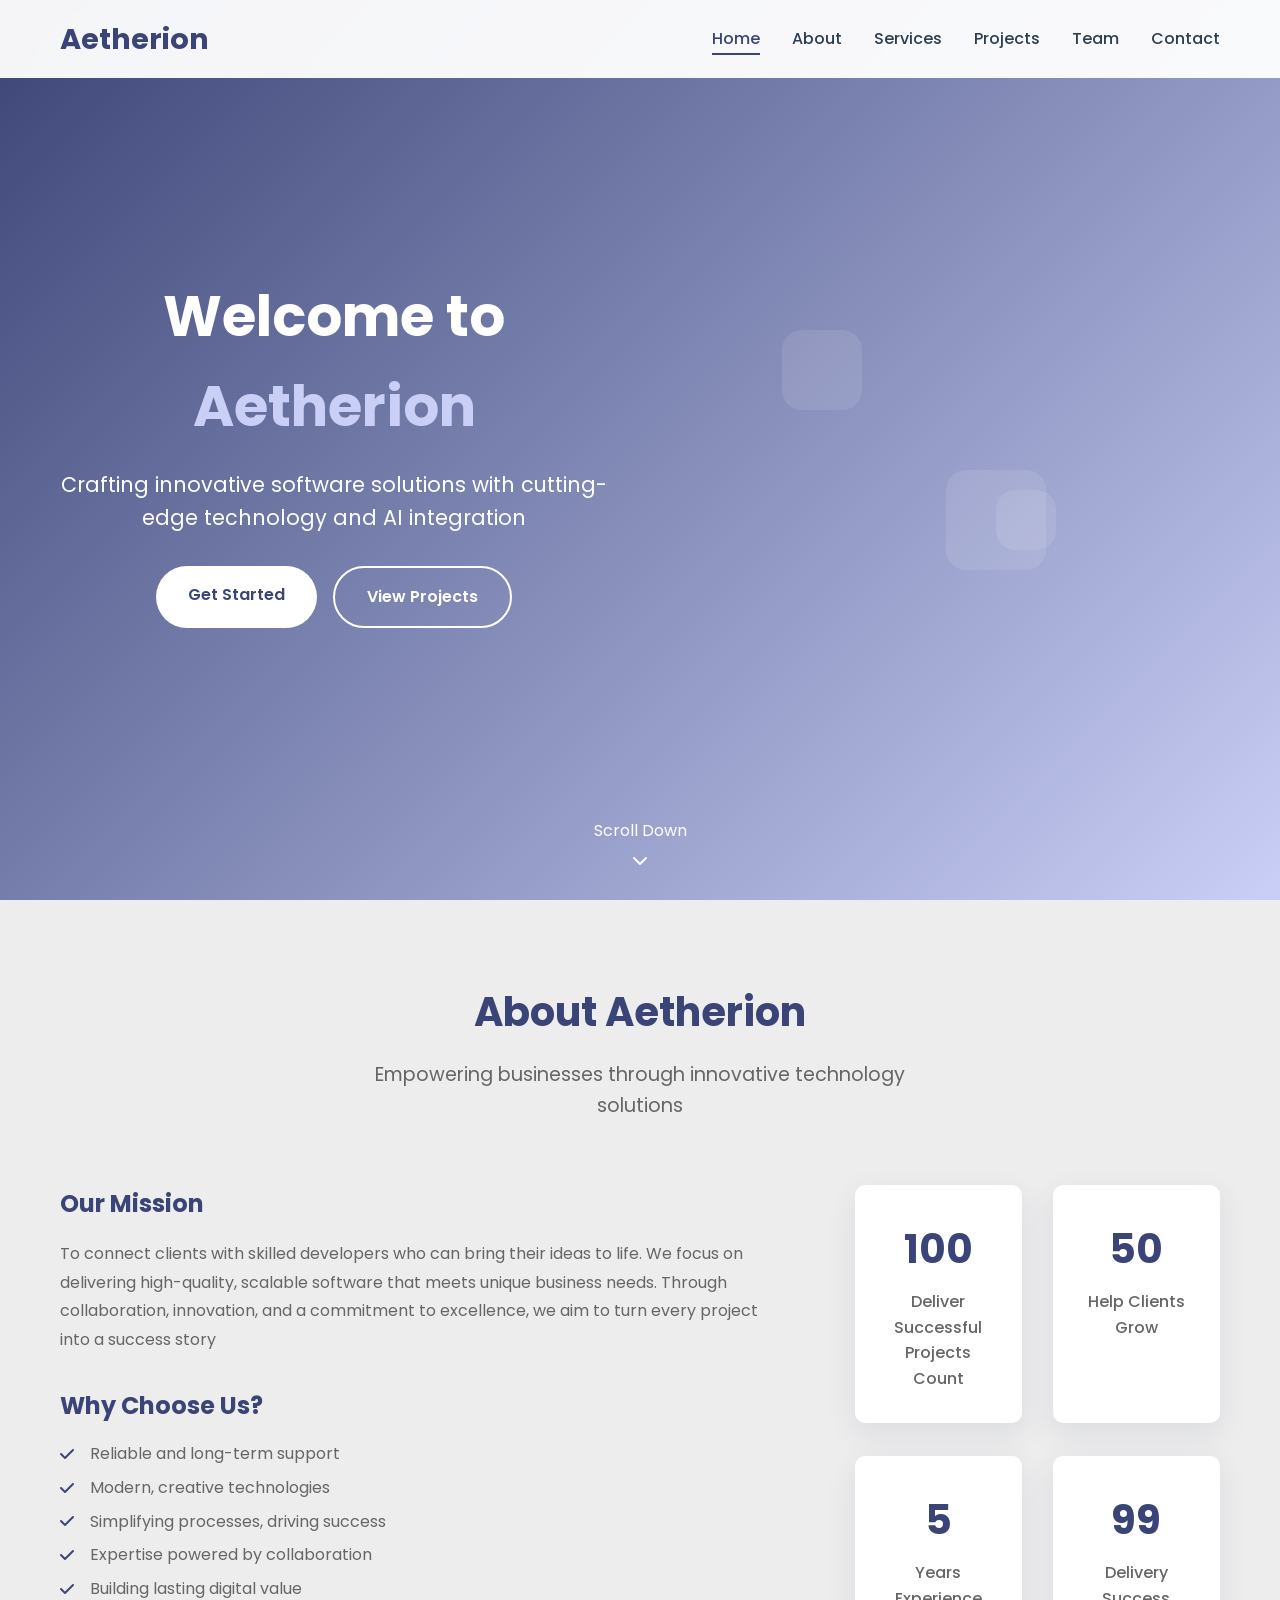
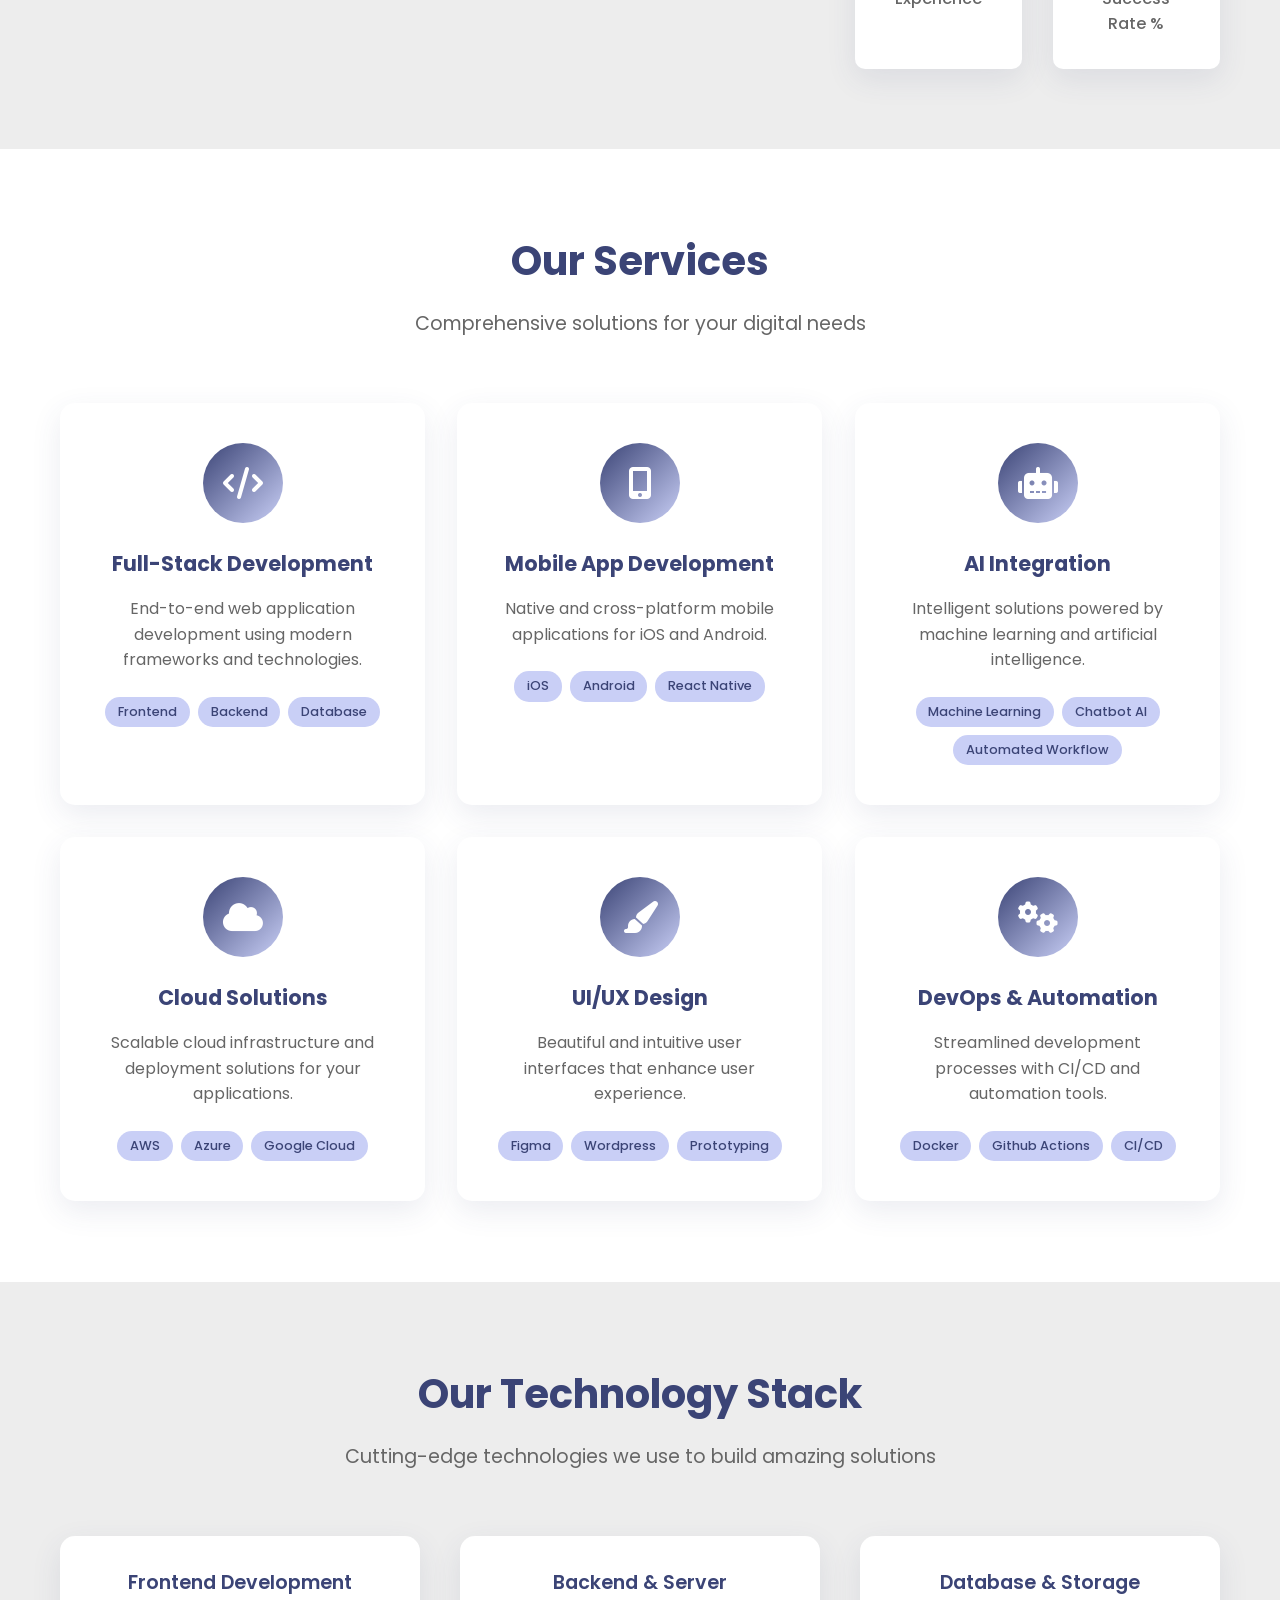
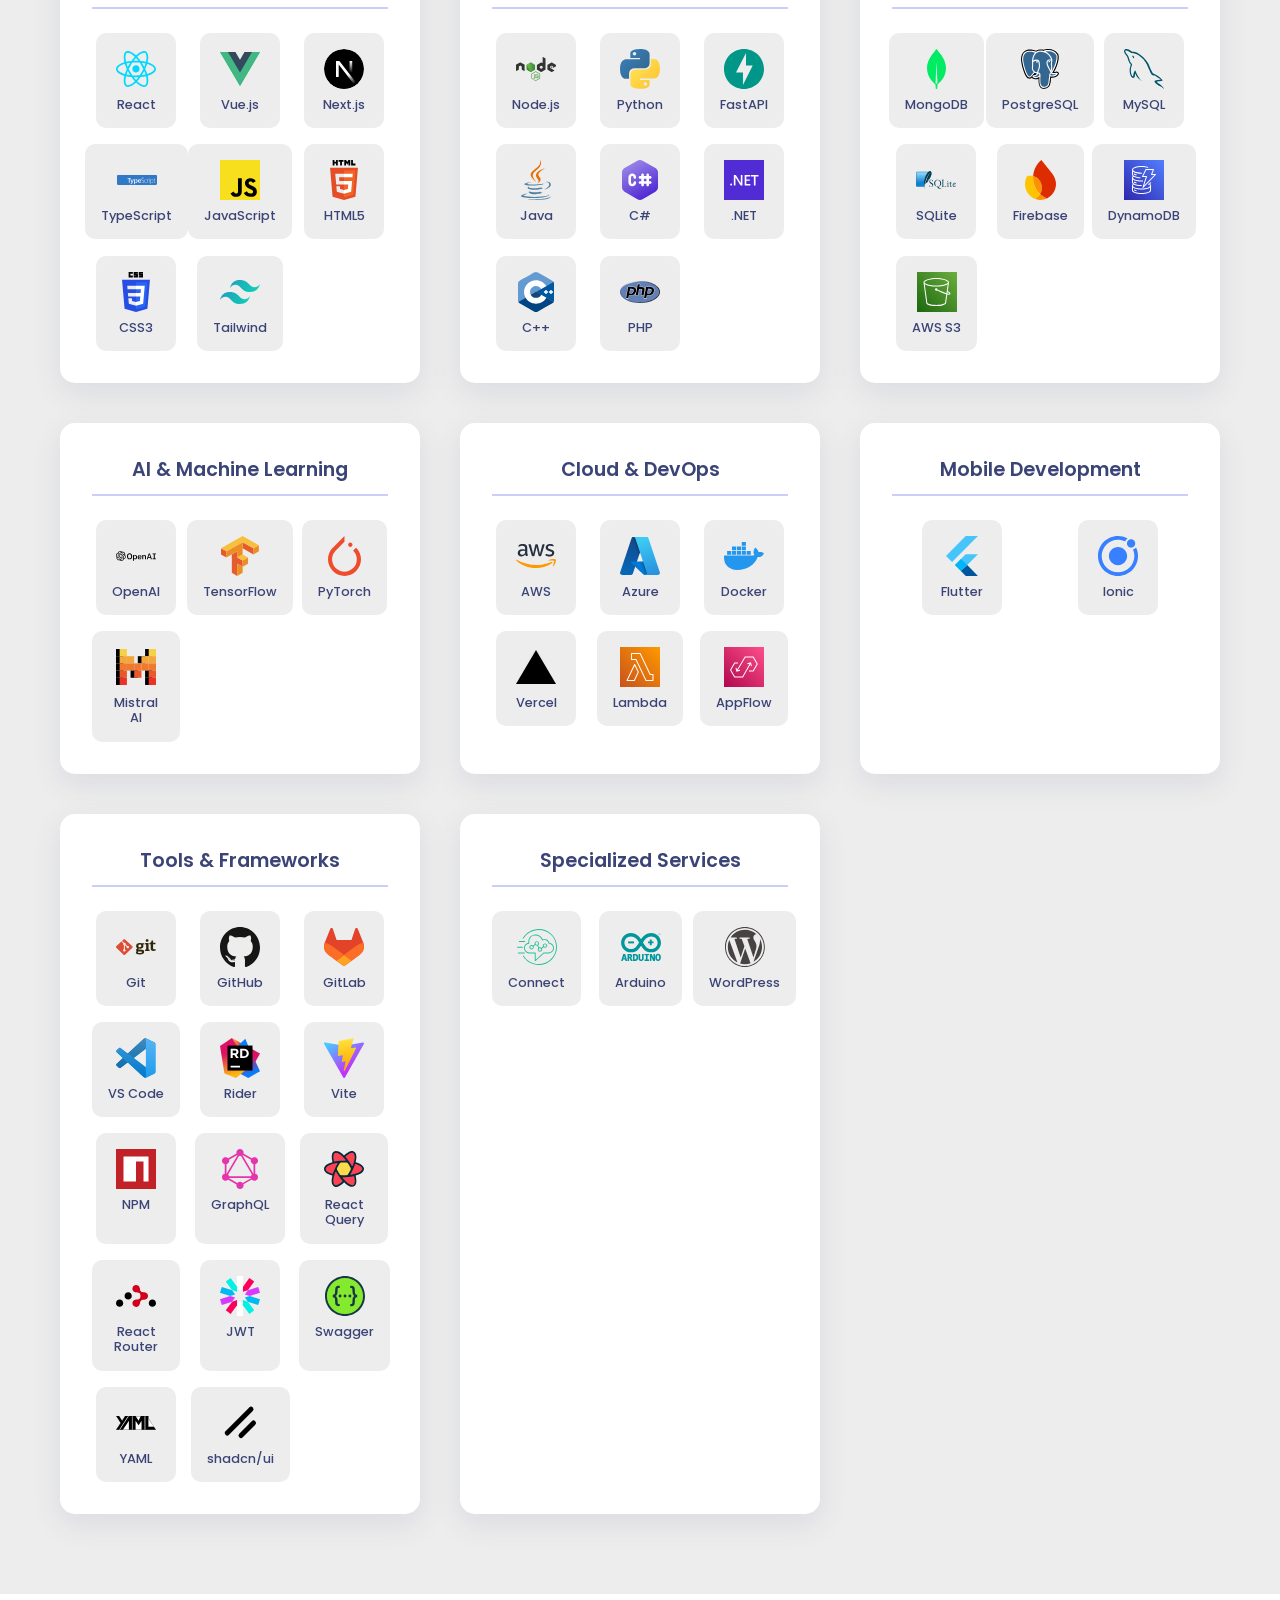
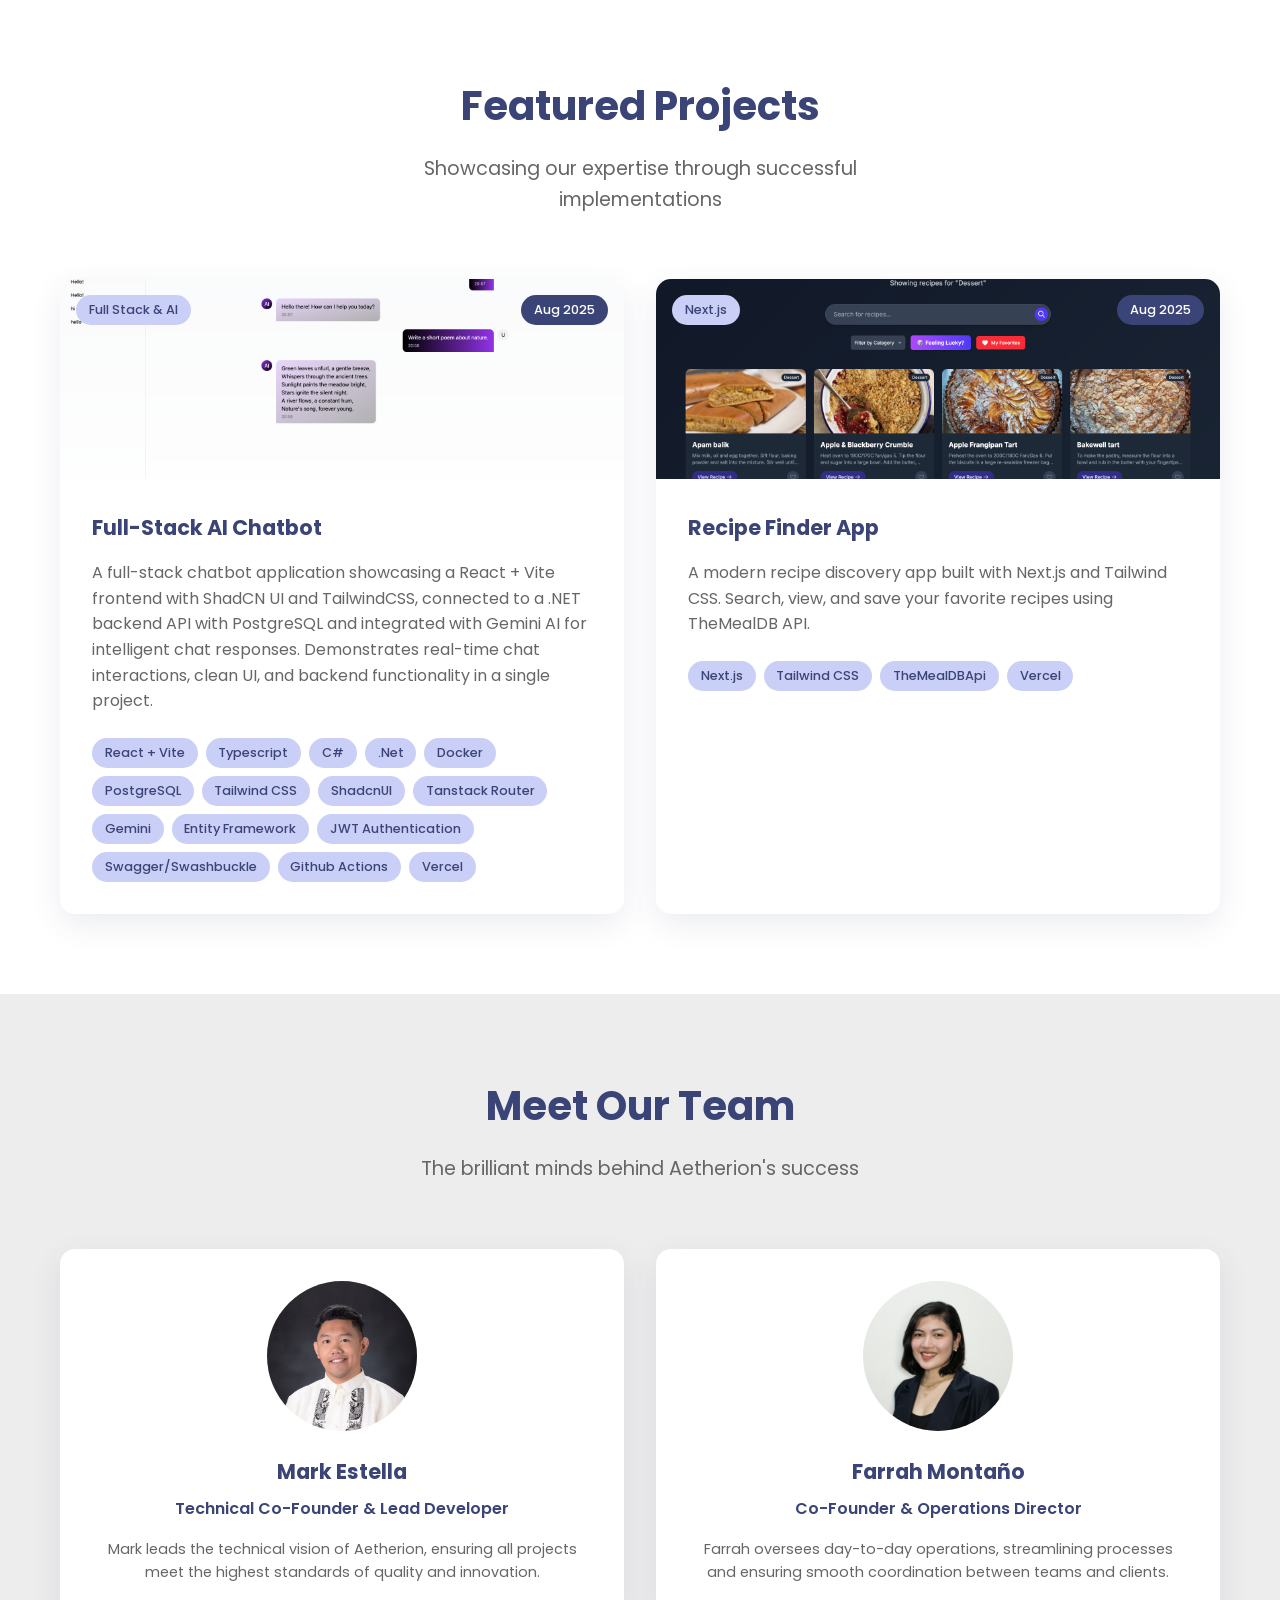
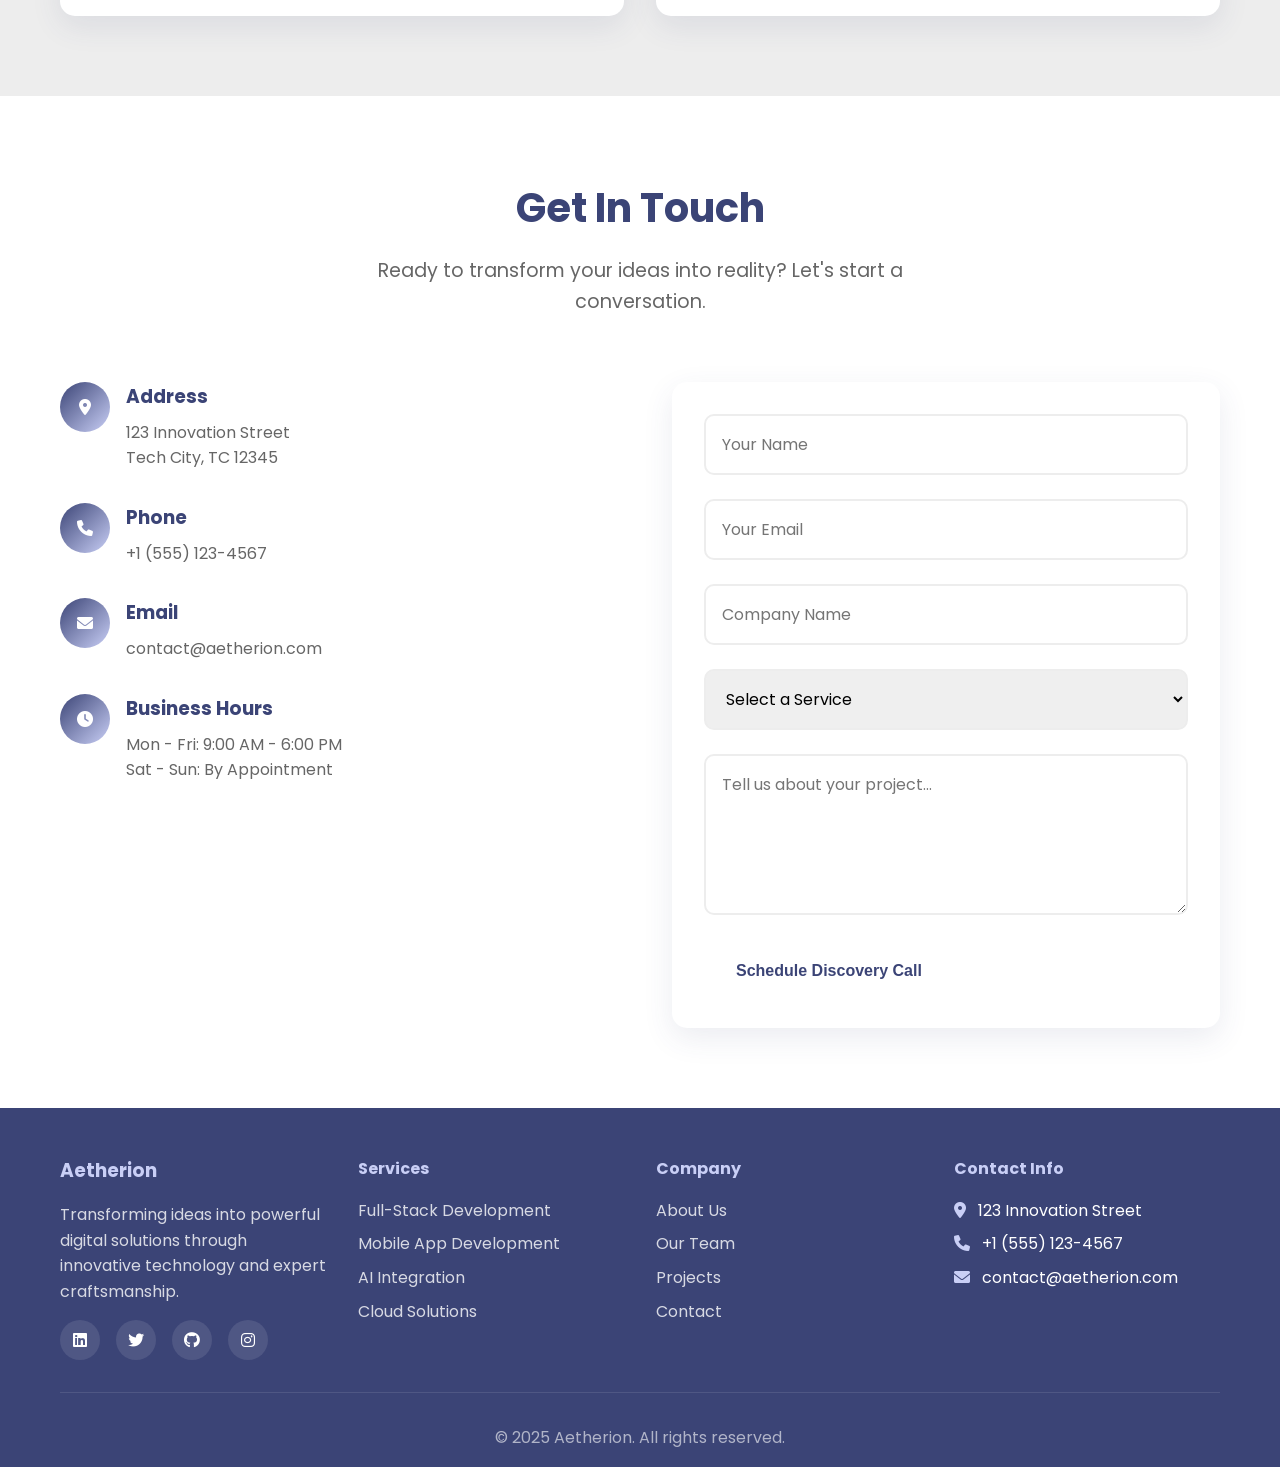
==== index.html @ 875c0ec3 "chore: setup website" ====
<!DOCTYPE html>
<html lang="en">
  <head>
    <meta charset="UTF-8" />
    <meta name="viewport" content="width=device-width, initial-scale=1.0" />
    <title>Aetherion - Premium Software Solutions</title>
    <link rel="stylesheet" href="styles.css" />
    <link
      href="https://cdnjs.cloudflare.com/ajax/libs/font-awesome/6.0.0/css/all.min.css"
      rel="stylesheet"
    />
    <link
      href="https://fonts.googleapis.com/css2?family=Poppins:wght@300;400;500;600;700&display=swap"
      rel="stylesheet"
    />
  </head>
  <body>
    <!-- Navigation -->
    <nav class="navbar">
      <div class="nav-container">
        <div class="nav-logo">
          <h2>Aetherion</h2>
        </div>
        <ul class="nav-menu">
          <li class="nav-item">
            <a href="#home" class="nav-link">Home</a>
          </li>
          <li class="nav-item">
            <a href="#about" class="nav-link">About</a>
          </li>
          <li class="nav-item">
            <a href="#services" class="nav-link">Services</a>
          </li>
          <li class="nav-item">
            <a href="#projects" class="nav-link">Projects</a>
          </li>
          <li class="nav-item">
            <a href="#team" class="nav-link">Team</a>
          </li>
          <li class="nav-item">
            <a href="#contact" class="nav-link">Contact</a>
          </li>
        </ul>
        <div class="hamburger">
          <span class="bar"></span>
          <span class="bar"></span>
          <span class="bar"></span>
        </div>
      </div>
    </nav>

    <!-- Hero Section -->
    <section id="home" class="hero">
      <div class="hero-content">
        <div class="hero-text">
          <h1 class="hero-title">
            Welcome to <span class="highlight">Aetherion</span>
          </h1>
          <p class="hero-subtitle">
            Crafting innovative software solutions with cutting-edge technology
            and AI integration
          </p>
          <div class="hero-buttons">
            <a href="#contact" class="btn btn-primary">Get Started</a>
            <a href="#projects" class="btn btn-secondary">View Projects</a>
          </div>
        </div>
        <div class="hero-visual">
          <div class="floating-elements">
            <div class="floating-element"></div>
            <div class="floating-element"></div>
            <div class="floating-element"></div>
          </div>
        </div>
      </div>
      <div class="scroll-indicator">
        <span>Scroll Down</span>
        <i class="fas fa-chevron-down"></i>
      </div>
    </section>

    <!-- About Section -->
    <section id="about" class="about">
      <div class="container">
        <div class="section-header">
          <h2 class="section-title">About Aetherion</h2>
          <p class="section-subtitle">
            Empowering businesses through innovative technology solutions
          </p>
        </div>
        <div class="about-content">
          <div class="about-text">
            <h3>Our Mission</h3>
            <p>
              To connect clients with skilled developers who can bring their
              ideas to life. We focus on delivering high-quality, scalable
              software that meets unique business needs. Through collaboration,
              innovation, and a commitment to excellence, we aim to turn every
              project into a success story
            </p>

            <h3>Why Choose Us?</h3>
            <ul class="about-list">
              <li>
                <i class="fas fa-check"></i> Reliable and long-term support
              </li>
              <li>
                <i class="fas fa-check"></i> Modern, creative technologies
              </li>
              <li>
                <i class="fas fa-check"></i> Simplifying processes, driving
                success
              </li>
              <li>
                <i class="fas fa-check"></i> Expertise powered by collaboration
              </li>
              <li>
                <i class="fas fa-check"></i> Building lasting digital value
              </li>
            </ul>
          </div>
          <div class="about-stats">
            <div class="stat-item">
              <h3 class="stat-number" data-target="100"></h3>
              <p>Deliver Successful Projects Count</p>
            </div>
            <div class="stat-item">
              <h3 class="stat-number" data-target="50">0</h3>
              <p>Help Clients Grow</p>
            </div>
            <div class="stat-item">
              <h3 class="stat-number" data-target="5">0</h3>
              <p>Years Experience</p>
            </div>
            <div class="stat-item">
              <h3 class="stat-number" data-target="99">0</h3>
              <p>Delivery Success Rate %</p>
            </div>
          </div>
        </div>
      </div>
    </section>

    <!-- Services Section -->
    <section id="services" class="services">
      <div class="container">
        <div class="section-header">
          <h2 class="section-title">Our Services</h2>
          <p class="section-subtitle">
            Comprehensive solutions for your digital needs
          </p>
        </div>
        <div class="services-grid">
          <div class="service-card">
            <div class="service-icon">
              <i class="fas fa-code"></i>
            </div>
            <h3>Full-Stack Development</h3>
            <p>
              End-to-end web application development using modern frameworks and
              technologies.
            </p>
            <div class="service-features">
              <span>Frontend</span>
              <span>Backend</span>
              <span>Database</span>
            </div>
          </div>
          <div class="service-card">
            <div class="service-icon">
              <i class="fas fa-mobile-alt"></i>
            </div>
            <h3>Mobile App Development</h3>
            <p>
              Native and cross-platform mobile applications for iOS and Android.
            </p>
            <div class="service-features">
              <span>iOS</span>
              <span>Android</span>
              <span>React Native</span>
            </div>
          </div>
          <div class="service-card">
            <div class="service-icon">
              <i class="fas fa-robot"></i>
            </div>
            <h3>AI Integration</h3>
            <p>
              Intelligent solutions powered by machine learning and artificial
              intelligence.
            </p>
            <div class="service-features">
              <span>Machine Learning</span>
              <span>Chatbot AI</span>
              <span>Automated Workflow</span>
            </div>
          </div>
          <div class="service-card">
            <div class="service-icon">
              <i class="fas fa-cloud"></i>
            </div>
            <h3>Cloud Solutions</h3>
            <p>
              Scalable cloud infrastructure and deployment solutions for your
              applications.
            </p>
            <div class="service-features">
              <span>AWS</span>
              <span>Azure</span>
              <span>Google Cloud</span>
            </div>
          </div>
          <div class="service-card">
            <div class="service-icon">
              <i class="fas fa-paint-brush"></i>
            </div>
            <h3>UI/UX Design</h3>
            <p>
              Beautiful and intuitive user interfaces that enhance user
              experience.
            </p>
            <div class="service-features">
              <span>Figma</span>
              <span>Wordpress</span>
              <span>Prototyping</span>
            </div>
          </div>
          <div class="service-card">
            <div class="service-icon">
              <i class="fas fa-cogs"></i>
            </div>
            <h3>DevOps & Automation</h3>
            <p>
              Streamlined development processes with CI/CD and automation tools.
            </p>
            <div class="service-features">
              <span>Docker</span>
              <span>Github Actions</span>
              <span>CI/CD</span>
            </div>
          </div>
        </div>
      </div>
    </section>

    <!-- Tech Stack Section -->
    <section id="tech-stack" class="tech-stack">
      <div class="container">
        <div class="section-header">
          <h2 class="section-title">Our Technology Stack</h2>
          <p class="section-subtitle">
            Cutting-edge technologies we use to build amazing solutions
          </p>
        </div>
        <div class="tech-categories">
          <div class="tech-category">
            <h3>Frontend Development</h3>
            <div class="tech-logos">
              <div class="tech-logo">
                <img src="assets/tech_stack/react.svg" alt="React" />
                <span>React</span>
              </div>
              <div class="tech-logo">
                <img src="assets/tech_stack/vue.svg" alt="Vue.js" />
                <span>Vue.js</span>
              </div>
              <div class="tech-logo">
                <img src="assets/tech_stack/nextjs-icon.svg" alt="Next.js" />
                <span>Next.js</span>
              </div>
              <div class="tech-logo">
                <img src="assets/tech_stack/typescript.svg" alt="TypeScript" />
                <span>TypeScript</span>
              </div>
              <div class="tech-logo">
                <img src="assets/tech_stack/javascript.svg" alt="JavaScript" />
                <span>JavaScript</span>
              </div>
              <div class="tech-logo">
                <img src="assets/tech_stack/html-5.svg" alt="HTML5" />
                <span>HTML5</span>
              </div>
              <div class="tech-logo">
                <img src="assets/tech_stack/css-3.svg" alt="CSS3" />
                <span>CSS3</span>
              </div>
              <div class="tech-logo">
                <img src="assets/tech_stack/tailwind.svg" alt="Tailwind CSS" />
                <span>Tailwind</span>
              </div>
            </div>
          </div>
          
          <div class="tech-category">
            <h3>Backend & Server</h3>
            <div class="tech-logos">
              <div class="tech-logo">
                <img src="assets/tech_stack/nodejs.svg" alt="Node.js" />
                <span>Node.js</span>
              </div>
              <div class="tech-logo">
                <img src="assets/tech_stack/python.svg" alt="Python" />
                <span>Python</span>
              </div>
              <div class="tech-logo">
                <img src="assets/tech_stack/fastapi-icon.svg" alt="FastAPI" />
                <span>FastAPI</span>
              </div>
              <div class="tech-logo">
                <img src="assets/tech_stack/java.svg" alt="Java" />
                <span>Java</span>
              </div>
              <div class="tech-logo">
                <img src="assets/tech_stack/csharp.svg" alt="C#" />
                <span>C#</span>
              </div>
              <div class="tech-logo">
                <img src="assets/tech_stack/dotnet.svg" alt=".NET" />
                <span>.NET</span>
              </div>
              <div class="tech-logo">
                <img src="assets/tech_stack/c-plusplus.svg" alt="C++" />
                <span>C++</span>
              </div>
              <div class="tech-logo">
                <img src="assets/tech_stack/php.svg" alt="PHP" />
                <span>PHP</span>
              </div>
            </div>
          </div>

          <div class="tech-category">
            <h3>Database & Storage</h3>
            <div class="tech-logos">
              <div class="tech-logo">
                <img src="assets/tech_stack/mongodb-icon.svg" alt="MongoDB" />
                <span>MongoDB</span>
              </div>
              <div class="tech-logo">
                <img src="assets/tech_stack/postgresql.svg" alt="PostgreSQL" />
                <span>PostgreSQL</span>
              </div>
              <div class="tech-logo">
                <img src="assets/tech_stack/mysql-icon.svg" alt="MySQL" />
                <span>MySQL</span>
              </div>
              <div class="tech-logo">
                <img src="assets/tech_stack/sqlite.svg" alt="SQLite" />
                <span>SQLite</span>
              </div>
              <div class="tech-logo">
                <img src="assets/tech_stack/firebase-icon.svg" alt="Firebase" />
                <span>Firebase</span>
              </div>
              <div class="tech-logo">
                <img src="assets/tech_stack/aws-dynamodb.svg" alt="DynamoDB" />
                <span>DynamoDB</span>
              </div>
              <div class="tech-logo">
                <img src="assets/tech_stack/aws-s3.svg" alt="AWS S3" />
                <span>AWS S3</span>
              </div>
            </div>
          </div>

          <div class="tech-category">
            <h3>AI & Machine Learning</h3>
            <div class="tech-logos">
              <div class="tech-logo">
                <img src="assets/tech_stack/openai.svg" alt="OpenAI" />
                <span>OpenAI</span>
              </div>
              <div class="tech-logo">
                <img src="assets/tech_stack/tensorflow.svg" alt="TensorFlow" />
                <span>TensorFlow</span>
              </div>
              <div class="tech-logo">
                <img src="assets/tech_stack/pytorch-icon.svg" alt="PyTorch" />
                <span>PyTorch</span>
              </div>
              <div class="tech-logo">
                <img src="assets/tech_stack/mistral-ai-icon.svg" alt="Mistral AI" />
                <span>Mistral AI</span>
              </div>
            </div>
          </div>

          <div class="tech-category">
            <h3>Cloud & DevOps</h3>
            <div class="tech-logos">
              <div class="tech-logo">
                <img src="assets/tech_stack/aws.svg" alt="AWS" />
                <span>AWS</span>
              </div>
              <div class="tech-logo">
                <img src="assets/tech_stack/microsoft-azure.svg" alt="Azure" />
                <span>Azure</span>
              </div>
              <div class="tech-logo">
                <img src="assets/tech_stack/docker.svg" alt="Docker" />
                <span>Docker</span>
              </div>
              <div class="tech-logo">
                <img src="assets/tech_stack/vercel-icon.svg" alt="Vercel" />
                <span>Vercel</span>
              </div>
              <div class="tech-logo">
                <img src="assets/tech_stack/aws-lambda.svg" alt="AWS Lambda" />
                <span>Lambda</span>
              </div>
              <div class="tech-logo">
                <img src="assets/tech_stack/aws-appflow.svg" alt="AWS AppFlow" />
                <span>AppFlow</span>
              </div>
            </div>
          </div>

          <div class="tech-category">
            <h3>Mobile Development</h3>
            <div class="tech-logos">
              <div class="tech-logo">
                <img src="assets/tech_stack/flutter.svg" alt="Flutter" />
                <span>Flutter</span>
              </div>
              <div class="tech-logo">
                <img src="assets/tech_stack/ionic-icon.svg" alt="Ionic" />
                <span>Ionic</span>
              </div>
            </div>
          </div>

          <div class="tech-category">
            <h3>Tools & Frameworks</h3>
            <div class="tech-logos">
              <div class="tech-logo">
                <img src="assets/tech_stack/git.svg" alt="Git" />
                <span>Git</span>
              </div>
              <div class="tech-logo">
                <img src="assets/tech_stack/github.svg" alt="GitHub" />
                <span>GitHub</span>
              </div>
              <div class="tech-logo">
                <img src="assets/tech_stack/gitlab-icon.svg" alt="GitLab" />
                <span>GitLab</span>
              </div>
              <div class="tech-logo">
                <img src="assets/tech_stack/visual-studio-code.svg" alt="VS Code" />
                <span>VS Code</span>
              </div>
              <div class="tech-logo">
                <img src="assets/tech_stack/rider.svg" alt="Rider" />
                <span>Rider</span>
              </div>
              <div class="tech-logo">
                <img src="assets/tech_stack/vite.svg" alt="Vite" />
                <span>Vite</span>
              </div>
              <div class="tech-logo">
                <img src="assets/tech_stack/npm-icon.svg" alt="NPM" />
                <span>NPM</span>
              </div>
              <div class="tech-logo">
                <img src="assets/tech_stack/graphql.svg" alt="GraphQL" />
                <span>GraphQL</span>
              </div>
              <div class="tech-logo">
                <img src="assets/tech_stack/react-query-icon.svg" alt="React Query" />
                <span>React Query</span>
              </div>
              <div class="tech-logo">
                <img src="assets/tech_stack/react-router.svg" alt="React Router" />
                <span>React Router</span>
              </div>
              <div class="tech-logo">
                <img src="assets/tech_stack/jwt.svg" alt="JWT" />
                <span>JWT</span>
              </div>
              <div class="tech-logo">
                <img src="assets/tech_stack/swagger.svg" alt="Swagger" />
                <span>Swagger</span>
              </div>
              <div class="tech-logo">
                <img src="assets/tech_stack/yaml.svg" alt="YAML" />
                <span>YAML</span>
              </div>
              <div class="tech-logo">
                <img src="assets/tech_stack/shadcn.svg" alt="shadcn/ui" />
                <span>shadcn/ui</span>
              </div>
            </div>
          </div>

          <div class="tech-category">
            <h3>Specialized Services</h3>
            <div class="tech-logos">
              <div class="tech-logo">
                <img src="assets/tech_stack/amazon-connect.svg" alt="Amazon Connect" />
                <span>Connect</span>
              </div>
              <div class="tech-logo">
                <img src="assets/tech_stack/arduino.svg" alt="Arduino" />
                <span>Arduino</span>
              </div>
              <div class="tech-logo">
                <img src="assets/tech_stack/wordpress-icon.svg" alt="WordPress" />
                <span>WordPress</span>
              </div>
            </div>
          </div>
        </div>
      </div>
    </section>

    <!-- Projects Section -->
    <section id="projects" class="projects">
      <div class="container">
        <div class="section-header">
          <h2 class="section-title">Featured Projects</h2>
          <p class="section-subtitle">
            Showcasing our expertise through successful implementations
          </p>
        </div>
        <div class="projects-grid" id="projectsGrid">
          <!-- Projects will be dynamically loaded here -->
        </div>
      </div>
    </section>

    <!-- Video Modal -->
    <div id="videoModal" class="video-modal">
      <div class="video-modal-content">
        <span class="video-modal-close">&times;</span>
        <div class="video-container">
          <iframe id="videoFrame" src="" frameborder="0" allowfullscreen></iframe>
        </div>
      </div>
    </div>

    <!-- Team Section -->
    <section id="team" class="team">
      <div class="container">
        <div class="section-header">
          <h2 class="section-title">Meet Our Team</h2>
          <p class="section-subtitle">
            The brilliant minds behind Aetherion's success
          </p>
        </div>
        <div class="team-grid" id="teamGrid">
          <!-- Team members will be dynamically loaded here -->
        </div>
      </div>
    </section>

    <!-- Contact Section -->
    <section id="contact" class="contact">
      <div class="container">
        <div class="section-header">
          <h2 class="section-title">Get In Touch</h2>
          <p class="section-subtitle">
            Ready to transform your ideas into reality? Let's start a
            conversation.
          </p>
        </div>
        <div class="contact-content">
          <div class="contact-info">
            <div class="contact-item">
              <div class="contact-icon">
                <i class="fas fa-map-marker-alt"></i>
              </div>
              <div class="contact-details">
                <h3>Address</h3>
                <p>123 Innovation Street<br />Tech City, TC 12345</p>
              </div>
            </div>
            <div class="contact-item">
              <div class="contact-icon">
                <i class="fas fa-phone"></i>
              </div>
              <div class="contact-details">
                <h3>Phone</h3>
                <p>+1 (555) 123-4567</p>
              </div>
            </div>
            <div class="contact-item">
              <div class="contact-icon">
                <i class="fas fa-envelope"></i>
              </div>
              <div class="contact-details">
                <h3>Email</h3>
                <p>contact@aetherion.com</p>
              </div>
            </div>
            <div class="contact-item">
              <div class="contact-icon">
                <i class="fas fa-clock"></i>
              </div>
              <div class="contact-details">
                <h3>Business Hours</h3>
                <p>
                  Mon - Fri: 9:00 AM - 6:00 PM<br />Sat - Sun: By Appointment
                </p>
              </div>
            </div>
          </div>
          <div class="contact-form-container">
            <form id="contactForm" class="contact-form">
              <div class="form-group">
                <input
                  type="text"
                  id="name"
                  name="name"
                  placeholder="Your Name"
                  required
                />
              </div>
              <div class="form-group">
                <input
                  type="email"
                  id="email"
                  name="email"
                  placeholder="Your Email"
                  required
                />
              </div>
              <div class="form-group">
                <input
                  type="text"
                  id="company"
                  name="company"
                  placeholder="Company Name"
                />
              </div>
              <div class="form-group">
                <select id="service" name="service" required>
                  <option value="">Select a Service</option>
                  <option value="full-stack">Full-Stack Development</option>
                  <option value="mobile">Mobile App Development</option>
                  <option value="ai">AI Integration</option>
                  <option value="cloud">Cloud Solutions</option>
                  <option value="uiux">UI/UX Design</option>
                  <option value="devops">DevOps & Automation</option>
                  <option value="consulting">Consulting</option>
                </select>
              </div>
              <div class="form-group">
                <textarea
                  id="message"
                  name="message"
                  placeholder="Tell us about your project..."
                  rows="5"
                  required
                ></textarea>
              </div>
              <button type="submit" class="btn btn-primary">
                Schedule Discovery Call
              </button>
            </form>
            <div id="formMessage" class="form-message"></div>
          </div>
        </div>
      </div>
    </section>

    <!-- Footer -->
    <footer class="footer">
      <div class="container">
        <div class="footer-content">
          <div class="footer-section">
            <h3>Aetherion</h3>
            <p>
              Transforming ideas into powerful digital solutions through
              innovative technology and expert craftsmanship.
            </p>
            <div class="social-links">
              <a href="#"><i class="fab fa-linkedin"></i></a>
              <a href="#"><i class="fab fa-twitter"></i></a>
              <a href="#"><i class="fab fa-github"></i></a>
              <a href="#"><i class="fab fa-instagram"></i></a>
            </div>
          </div>
          <div class="footer-section">
            <h4>Services</h4>
            <ul>
              <li><a href="#services">Full-Stack Development</a></li>
              <li><a href="#services">Mobile App Development</a></li>
              <li><a href="#services">AI Integration</a></li>
              <li><a href="#services">Cloud Solutions</a></li>
            </ul>
          </div>
          <div class="footer-section">
            <h4>Company</h4>
            <ul>
              <li><a href="#about">About Us</a></li>
              <li><a href="#team">Our Team</a></li>
              <li><a href="#projects">Projects</a></li>
              <li><a href="#contact">Contact</a></li>
            </ul>
          </div>
          <div class="footer-section">
            <h4>Contact Info</h4>
            <ul>
              <li>
                <i class="fas fa-map-marker-alt"></i> 123 Innovation Street
              </li>
              <li><i class="fas fa-phone"></i> +1 (555) 123-4567</li>
              <li><i class="fas fa-envelope"></i> contact@aetherion.com</li>
            </ul>
          </div>
        </div>
        <div class="footer-bottom">
          <p>&copy; 2025 Aetherion. All rights reserved.</p>
        </div>
      </div>
    </footer>

    <!-- Scripts -->
    <script src="api-config.js"></script>
    <script src="project.js"></script>
    <script src="team.js"></script>
    <script src="script.js"></script>
  </body>
</html>
---- styles.css ----
/* Reset and Base Styles */
* {
    margin: 0;
    padding: 0;
    box-sizing: border-box;
}

:root {
    --primary-color: #3b4476;
    --secondary-color: #c9cff6;
    --light-color: #ededed;
    --white: #ffffff;
    --dark: #2c3e50;
    --text-light: #666;
    --shadow: 0 10px 30px rgba(59, 68, 118, 0.1);
    --gradient: linear-gradient(135deg, var(--primary-color), var(--secondary-color));
}

body {
    font-family: 'Poppins', sans-serif;
    line-height: 1.6;
    color: var(--dark);
    overflow-x: hidden;
}

.container {
    max-width: 1200px;
    margin: 0 auto;
    padding: 0 20px;
}

/* Navigation */
.navbar {
    position: fixed;
    top: 0;
    width: 100%;
    background: rgba(255, 255, 255, 0.95);
    backdrop-filter: blur(10px);
    z-index: 1000;
    padding: 1rem 0;
    transition: all 0.3s ease;
}

.navbar.scrolled {
    background: rgba(255, 255, 255, 0.98);
    box-shadow: var(--shadow);
}

.nav-container {
    max-width: 1200px;
    margin: 0 auto;
    padding: 0 20px;
    display: flex;
    justify-content: space-between;
    align-items: center;
}

.nav-logo h2 {
    color: var(--primary-color);
    font-weight: 700;
    font-size: 1.8rem;
}

.nav-menu {
    display: flex;
    list-style: none;
    gap: 2rem;
}

.nav-link {
    text-decoration: none;
    color: var(--dark);
    font-weight: 500;
    transition: color 0.3s ease;
    position: relative;
}

.nav-link:hover {
    color: var(--primary-color);
}

.nav-link::after {
    content: '';
    position: absolute;
    width: 0;
    height: 2px;
    bottom: -5px;
    left: 0;
    background: var(--primary-color);
    transition: width 0.3s ease;
}

.nav-link:hover::after {
    width: 100%;
}

.hamburger {
    display: none;
    flex-direction: column;
    cursor: pointer;
}

.bar {
    width: 25px;
    height: 3px;
    background: var(--primary-color);
    margin: 3px 0;
    transition: 0.3s;
}

/* Hero Section */
.hero {
    height: 100vh;
    background: var(--gradient);
    display: flex;
    align-items: center;
    justify-content: center;
    text-align: center;
    color: var(--white);
    position: relative;
    overflow: hidden;
}

.hero-content {
    max-width: 1200px;
    margin: 0 auto;
    padding: 0 20px;
    display: grid;
    grid-template-columns: 1fr 1fr;
    gap: 4rem;
    align-items: center;
}

.hero-title {
    font-size: 3.5rem;
    font-weight: 700;
    margin-bottom: 1rem;
    animation: fadeInUp 1s ease;
}

.highlight {
    color: var(--secondary-color);
}

.hero-subtitle {
    font-size: 1.3rem;
    margin-bottom: 2rem;
    opacity: 0.9;
    animation: fadeInUp 1s ease 0.2s both;
}

.hero-buttons {
    display: flex;
    gap: 1rem;
    justify-content: center;
    animation: fadeInUp 1s ease 0.4s both;
}

.btn {
    padding: 1rem 2rem;
    border: none;
    border-radius: 50px;
    font-weight: 600;
    text-decoration: none;
    display: inline-block;
    transition: all 0.3s ease;
    cursor: pointer;
    font-size: 1rem;
}

.btn-primary {
    background: var(--white);
    color: var(--primary-color);
}

.btn-primary:hover {
    transform: translateY(-2px);
    box-shadow: 0 10px 25px rgba(255, 255, 255, 0.3);
}

.btn-secondary {
    background: transparent;
    color: var(--white);
    border: 2px solid var(--white);
}

.btn-secondary:hover {
    background: var(--white);
    color: var(--primary-color);
    transform: translateY(-2px);
}

.hero-visual {
    position: relative;
    height: 400px;
}

.floating-elements {
    position: relative;
    height: 100%;
}

.floating-element {
    position: absolute;
    background: rgba(255, 255, 255, 0.1);
    border-radius: 20px;
    animation: float 6s ease-in-out infinite;
}

.floating-element:nth-child(1) {
    width: 80px;
    height: 80px;
    top: 20%;
    left: 20%;
    animation-delay: 0s;
}

.floating-element:nth-child(2) {
    width: 60px;
    height: 60px;
    top: 60%;
    right: 30%;
    animation-delay: 2s;
}

.floating-element:nth-child(3) {
    width: 100px;
    height: 100px;
    bottom: 20%;
    left: 50%;
    animation-delay: 4s;
}

.scroll-indicator {
    position: absolute;
    bottom: 2rem;
    left: 50%;
    transform: translateX(-50%);
    display: flex;
    flex-direction: column;
    align-items: center;
    gap: 0.5rem;
    animation: bounce 2s infinite;
}

/* Section Styling */
section {
    padding: 5rem 0;
}

.section-header {
    text-align: center;
    margin-bottom: 4rem;
}

.section-title {
    font-size: 2.5rem;
    color: var(--primary-color);
    margin-bottom: 1rem;
    font-weight: 700;
}

.section-subtitle {
    font-size: 1.2rem;
    color: var(--text-light);
    max-width: 600px;
    margin: 0 auto;
}

/* About Section */
.about {
    background: var(--light-color);
}

.about-content {
    display: grid;
    grid-template-columns: 2fr 1fr;
    gap: 4rem;
    align-items: start;
}

.about-text h3 {
    color: var(--primary-color);
    margin-bottom: 1rem;
    font-size: 1.5rem;
}

.about-text p {
    margin-bottom: 2rem;
    color: var(--text-light);
    line-height: 1.8;
}

.about-list {
    list-style: none;
    margin-bottom: 2rem;
}

.about-list li {
    display: flex;
    align-items: center;
    gap: 1rem;
    margin-bottom: 0.5rem;
    color: var(--text-light);
}

.about-list i {
    color: var(--primary-color);
}

.about-stats {
    display: grid;
    grid-template-columns: 1fr 1fr;
    gap: 2rem;
}

.stat-item {
    text-align: center;
    padding: 2rem;
    background: var(--white);
    border-radius: 10px;
    box-shadow: var(--shadow);
}

.stat-number {
    font-size: 2.5rem;
    color: var(--primary-color);
    font-weight: 700;
    margin-bottom: 0.5rem;
}

.stat-item p {
    color: var(--text-light);
    font-weight: 500;
}

/* Services Section */
.services-grid {
    display: grid;
    grid-template-columns: repeat(auto-fit, minmax(350px, 1fr));
    gap: 2rem;
}

.service-card {
    background: var(--white);
    padding: 2.5rem;
    border-radius: 15px;
    box-shadow: var(--shadow);
    text-align: center;
    transition: transform 0.3s ease, box-shadow 0.3s ease;
}

.service-card:hover {
    transform: translateY(-10px);
    box-shadow: 0 20px 40px rgba(59, 68, 118, 0.15);
}

.service-icon {
    width: 80px;
    height: 80px;
    background: var(--gradient);
    border-radius: 50%;
    display: flex;
    align-items: center;
    justify-content: center;
    margin: 0 auto 1.5rem;
}

.service-icon i {
    font-size: 2rem;
    color: var(--white);
}

.service-card h3 {
    color: var(--primary-color);
    margin-bottom: 1rem;
    font-size: 1.3rem;
}

.service-card p {
    color: var(--text-light);
    margin-bottom: 1.5rem;
    line-height: 1.6;
}

.service-features {
    display: flex;
    gap: 0.5rem;
    justify-content: center;
    flex-wrap: wrap;
}

.service-features span {
    background: var(--secondary-color);
    color: var(--primary-color);
    padding: 0.3rem 0.8rem;
    border-radius: 15px;
    font-size: 0.8rem;
    font-weight: 500;
}

/* Tech Stack Section */
.tech-stack {
    background: var(--light-color);
}

.tech-categories {
    display: grid;
    grid-template-columns: repeat(auto-fit, minmax(300px, 1fr));
    gap: 2.5rem;
}

.tech-category {
    background: var(--white);
    padding: 2rem;
    border-radius: 15px;
    box-shadow: var(--shadow);
    transition: transform 0.3s ease;
}

.tech-category:hover {
    transform: translateY(-3px);
}

.tech-category h3 {
    color: var(--primary-color);
    margin-bottom: 1.5rem;
    text-align: center;
    font-size: 1.2rem;
    font-weight: 600;
    border-bottom: 2px solid var(--secondary-color);
    padding-bottom: 0.5rem;
}

.tech-logos {
    display: grid;
    grid-template-columns: repeat(auto-fit, minmax(80px, 1fr));
    gap: 1rem;
    justify-items: center;
}

.tech-logo {
    display: flex;
    flex-direction: column;
    align-items: center;
    gap: 0.5rem;
    padding: 1rem;
    background: var(--light-color);
    border-radius: 10px;
    transition: all 0.3s ease;
    cursor: pointer;
    min-width: 80px;
    text-align: center;
}

.tech-logo:hover {
    transform: translateY(-3px) scale(1.05);
    background: var(--secondary-color);
    box-shadow: 0 5px 15px rgba(59, 68, 118, 0.2);
}

.tech-logo img {
    width: 40px;
    height: 40px;
    object-fit: contain;
    transition: transform 0.3s ease;
}

.tech-logo:hover img {
    transform: scale(1.1);
}

.tech-logo span {
    font-size: 0.8rem;
    font-weight: 500;
    color: var(--primary-color);
    line-height: 1.2;
}

/* Projects Section */
.projects-grid {
    display: grid;
    grid-template-columns: repeat(auto-fit, minmax(350px, 1fr));
    gap: 2rem;
}

.project-card {
    background: var(--white);
    border-radius: 15px;
    box-shadow: var(--shadow);
    overflow: hidden;
    transition: transform 0.3s ease, box-shadow 0.3s ease;
}

.project-card:hover {
    transform: translateY(-5px);
    box-shadow: 0 20px 40px rgba(59, 68, 118, 0.15);
}

.project-image {
    height: 200px;
    background: var(--gradient);
    position: relative;
    overflow: hidden;
}

.project-overlay {
    position: absolute;
    top: 0;
    left: 0;
    right: 0;
    bottom: 0;
    background: rgba(59, 68, 118, 0.8);
    display: flex;
    align-items: center;
    justify-content: center;
    opacity: 0;
    transition: opacity 0.3s ease;
}

.project-card:hover .project-overlay {
    opacity: 1;
}

.project-links {
    display: flex;
    gap: 1rem;
}

.project-link {
    width: 40px;
    height: 40px;
    background: var(--white);
    border-radius: 50%;
    display: flex;
    align-items: center;
    justify-content: center;
    color: var(--primary-color);
    text-decoration: none;
    transition: transform 0.3s ease;
}

.project-link:hover {
    transform: scale(1.1);
}

.project-content {
    padding: 2rem;
}

.project-content h3 {
    color: var(--primary-color);
    margin-bottom: 1rem;
    font-size: 1.3rem;
}

.project-content p {
    color: var(--text-light);
    margin-bottom: 1.5rem;
    line-height: 1.6;
}

.project-tech {
    display: flex;
    gap: 0.5rem;
    flex-wrap: wrap;
}

.project-tech span {
    background: var(--secondary-color);
    color: var(--primary-color);
    padding: 0.3rem 0.8rem;
    border-radius: 15px;
    font-size: 0.8rem;
    font-weight: 500;
}

.project-date {
    position: absolute;
    top: 1rem;
    right: 1rem;
    background: var(--primary-color);
    color: var(--white);
    padding: 0.3rem 0.8rem;
    border-radius: 15px;
    font-size: 0.8rem;
    font-weight: 500;
}

.project-category {
    position: absolute;
    top: 1rem;
    left: 1rem;
    background: var(--secondary-color);
    color: var(--primary-color);
    padding: 0.3rem 0.8rem;
    border-radius: 15px;
    font-size: 0.8rem;
    font-weight: 500;
}

.project-links {
    display: flex;
    gap: 1rem;
}

.project-links .video-btn {
    width: 40px;
    height: 40px;
    background: var(--secondary-color);
    border-radius: 50%;
    display: flex;
    align-items: center;
    justify-content: center;
    color: var(--primary-color);
    text-decoration: none;
    transition: transform 0.3s ease;
    cursor: pointer;
    border: none;
}

.project-links .video-btn:hover {
    transform: scale(1.1);
}

/* Video Modal */
.video-modal {
    display: none;
    position: fixed;
    z-index: 10000;
    left: 0;
    top: 0;
    width: 100%;
    height: 100%;
    background-color: rgba(0, 0, 0, 0.8);
    animation: fadeIn 0.3s ease;
}

.video-modal-content {
    position: relative;
    margin: 5% auto;
    width: 90%;
    max-width: 800px;
    background: var(--white);
    border-radius: 15px;
    overflow: hidden;
    animation: slideIn 0.3s ease;
}

.video-modal-close {
    position: absolute;
    top: 10px;
    right: 20px;
    color: var(--white);
    font-size: 2rem;
    font-weight: bold;
    cursor: pointer;
    z-index: 10001;
    background: rgba(0, 0, 0, 0.5);
    border-radius: 50%;
    width: 40px;
    height: 40px;
    display: flex;
    align-items: center;
    justify-content: center;
    transition: background 0.3s ease;
}

.video-modal-close:hover {
    background: rgba(0, 0, 0, 0.8);
}

.video-container {
    position: relative;
    width: 100%;
    height: 0;
    padding-bottom: 56.25%;
}

.video-container iframe {
    position: absolute;
    top: 0;
    left: 0;
    width: 100%;
    height: 100%;
}

@keyframes fadeIn {
    from { opacity: 0; }
    to { opacity: 1; }
}

@keyframes slideIn {
    from { transform: translateY(-50px); opacity: 0; }
    to { transform: translateY(0); opacity: 1; }
}

/* Team Section */
.team {
    background: var(--light-color);
}

.team-grid {
    display: grid;
    grid-template-columns: repeat(auto-fit, minmax(280px, 1fr));
    gap: 2rem;
}

.team-member {
    background: var(--white);
    padding: 2rem;
    border-radius: 15px;
    box-shadow: var(--shadow);
    text-align: center;
    transition: transform 0.3s ease;
}

.team-member:hover {
    transform: translateY(-5px);
}

.member-image {
    width: 150px;
    height: 150px;
    border-radius: 50%;
    background: var(--gradient);
    margin: 0 auto 1.5rem;
    position: relative;
    overflow: hidden;
    background-size: cover;
    background-position: center;
    background-repeat: no-repeat;
}

.member-overlay {
    position: absolute;
    top: 0;
    left: 0;
    right: 0;
    bottom: 0;
    background: rgba(59, 68, 118, 0.8);
    display: flex;
    align-items: center;
    justify-content: center;
    opacity: 0;
    transition: opacity 0.3s ease;
}

.team-member:hover .member-overlay {
    opacity: 1;
}

.member-social {
    display: flex;
    gap: 0.5rem;
}

.member-social a {
    width: 35px;
    height: 35px;
    background: var(--white);
    border-radius: 50%;
    display: flex;
    align-items: center;
    justify-content: center;
    color: var(--primary-color);
    text-decoration: none;
    transition: transform 0.3s ease;
}

.member-social a:hover {
    transform: scale(1.1);
}

.member-info h3 {
    color: var(--primary-color);
    margin-bottom: 0.5rem;
    font-size: 1.3rem;
}

.member-role {
    color: var(--primary-color);
    font-weight: 600;
    margin-bottom: 1rem;
}

.member-bio {
    color: var(--text-light);
    line-height: 1.6;
    font-size: 0.9rem;
}

/* Contact Section */
.contact-content {
    display: grid;
    grid-template-columns: 1fr 1fr;
    gap: 4rem;
}

.contact-item {
    display: flex;
    gap: 1rem;
    margin-bottom: 2rem;
}

.contact-icon {
    width: 50px;
    height: 50px;
    background: var(--gradient);
    border-radius: 50%;
    display: flex;
    align-items: center;
    justify-content: center;
    color: var(--white);
    flex-shrink: 0;
}

.contact-details h3 {
    color: var(--primary-color);
    margin-bottom: 0.5rem;
}

.contact-details p {
    color: var(--text-light);
    line-height: 1.6;
}

.contact-form {
    background: var(--white);
    padding: 2rem;
    border-radius: 15px;
    box-shadow: var(--shadow);
}

.form-group {
    margin-bottom: 1.5rem;
}

.form-group input,
.form-group select,
.form-group textarea {
    width: 100%;
    padding: 1rem;
    border: 2px solid var(--light-color);
    border-radius: 10px;
    font-family: inherit;
    font-size: 1rem;
    transition: border-color 0.3s ease;
}

.form-group input:focus,
.form-group select:focus,
.form-group textarea:focus {
    outline: none;
    border-color: var(--primary-color);
}

.form-group textarea {
    resize: vertical;
    min-height: 120px;
}

.form-message {
    margin-top: 1rem;
    padding: 1rem;
    border-radius: 10px;
    text-align: center;
    font-weight: 500;
    display: none;
}

.form-message.success {
    background: #d4edda;
    color: #155724;
    border: 1px solid #c3e6cb;
}

.form-message.error {
    background: #f8d7da;
    color: #721c24;
    border: 1px solid #f5c6cb;
}

/* Footer */
.footer {
    background: var(--primary-color);
    color: var(--white);
    padding: 3rem 0 1rem;
}

.footer-content {
    display: grid;
    grid-template-columns: repeat(auto-fit, minmax(250px, 1fr));
    gap: 2rem;
    margin-bottom: 2rem;
}

.footer-section h3,
.footer-section h4 {
    margin-bottom: 1rem;
    color: var(--secondary-color);
}

.footer-section p {
    color: rgba(255, 255, 255, 0.8);
    line-height: 1.6;
    margin-bottom: 1rem;
}

.footer-section ul {
    list-style: none;
}

.footer-section ul li {
    margin-bottom: 0.5rem;
}

.footer-section ul li a {
    color: rgba(255, 255, 255, 0.8);
    text-decoration: none;
    transition: color 0.3s ease;
}

.footer-section ul li a:hover {
    color: var(--secondary-color);
}

.footer-section ul li i {
    margin-right: 0.5rem;
    color: var(--secondary-color);
}

.social-links {
    display: flex;
    gap: 1rem;
}

.social-links a {
    width: 40px;
    height: 40px;
    background: rgba(255, 255, 255, 0.1);
    border-radius: 50%;
    display: flex;
    align-items: center;
    justify-content: center;
    color: var(--white);
    text-decoration: none;
    transition: all 0.3s ease;
}

.social-links a:hover {
    background: var(--secondary-color);
    color: var(--primary-color);
    transform: translateY(-2px);
}

.footer-bottom {
    text-align: center;
    padding-top: 2rem;
    border-top: 1px solid rgba(255, 255, 255, 0.1);
    color: rgba(255, 255, 255, 0.6);
}

/* Animations */
@keyframes fadeInUp {
    from {
        opacity: 0;
        transform: translateY(30px);
    }
    to {
        opacity: 1;
        transform: translateY(0);
    }
}

@keyframes float {
    0%, 100% {
        transform: translateY(0px);
    }
    50% {
        transform: translateY(-20px);
    }
}

@keyframes bounce {
    0%, 20%, 50%, 80%, 100% {
        transform: translateY(0);
    }
    40% {
        transform: translateY(-10px);
    }
    60% {
        transform: translateY(-5px);
    }
}

/* Animation Classes */
.animated {
    opacity: 1 !important;
    transform: translateY(0) !important;
}

.service-card, .project-card, .team-member, .stat-item {
    opacity: 0;
    transform: translateY(30px);
    transition: opacity 0.6s cubic-bezier(0.4, 0, 0.2, 1), transform 0.6s cubic-bezier(0.4, 0, 0.2, 1);
    will-change: opacity, transform;
}

.tech-logo {
    opacity: 0;
    transform: translateY(20px) scale(0.9);
    transition: opacity 0.4s cubic-bezier(0.4, 0, 0.2, 1), transform 0.4s cubic-bezier(0.4, 0, 0.2, 1);
    will-change: opacity, transform;
}

.service-card.animated, .project-card.animated, .team-member.animated, .stat-item.animated {
    opacity: 1;
    transform: translateY(0);
}

.tech-logo.animated {
    opacity: 1;
    transform: translateY(0) scale(1);
}

/* Responsive Design */
@media (max-width: 1024px) {
    .services-grid,
    .projects-grid {
        grid-template-columns: repeat(2, 1fr);
    }
    
    .tech-categories {
        grid-template-columns: repeat(2, 1fr);
        gap: 2rem;
    }

    .tech-category {
        padding: 1.8rem;
    }

    .tech-logos {
        grid-template-columns: repeat(auto-fit, minmax(75px, 1fr));
        gap: 1rem;
    }
}

@media (max-width: 768px) {
    .hamburger {
        display: flex;
    }

    .nav-menu {
        position: fixed;
        left: -100%;
        top: 70px;
        flex-direction: column;
        background-color: var(--white);
        width: 100%;
        text-align: center;
        transition: 0.3s ease;
        box-shadow: var(--shadow);
        padding: 2rem 0;
    }

    .nav-menu.active {
        left: 0;
    }

    .nav-menu li {
        margin: 1rem 0;
    }

    .hero-content {
        grid-template-columns: 1fr;
        text-align: center;
        gap: 2rem;
        padding: 2rem 0;
    }

    .hero-title {
        font-size: 2.5rem;
        line-height: 1.2;
    }

    .hero-buttons {
        flex-direction: column;
        align-items: center;
        gap: 1rem;
    }

    .hero-buttons .btn {
        width: 200px;
    }

    .about-content {
        grid-template-columns: 1fr;
        gap: 2rem;
    }

    .about-stats {
        grid-template-columns: 1fr 1fr;
        gap: 1rem;
    }

    .contact-content {
        grid-template-columns: 1fr;
        gap: 2rem;
    }

    .services-grid,
    .projects-grid,
    .team-grid {
        grid-template-columns: 1fr;
        gap: 1.5rem;
    }

    .tech-categories {
        grid-template-columns: 1fr;
        gap: 2rem;
    }

    .tech-category {
        padding: 1.5rem;
    }

    .tech-logos {
        grid-template-columns: repeat(auto-fit, minmax(70px, 1fr));
        gap: 0.8rem;
    }

    .tech-logo {
        padding: 0.8rem;
        min-width: 70px;
    }

    .tech-logo img {
        width: 35px;
        height: 35px;
    }

    .tech-logo span {
        font-size: 0.75rem;
    }

    .section-title {
        font-size: 2rem;
    }

    .section-subtitle {
        font-size: 1.1rem;
    }

    .hero-visual {
        height: 200px;
    }

    section {
        padding: 3rem 0;
    }

    .container {
        padding: 0 15px;
    }
}

@media (max-width: 480px) {
    .hero-title {
        font-size: 2rem;
        margin-bottom: 0.8rem;
    }

    .hero-subtitle {
        font-size: 1rem;
        margin-bottom: 1.5rem;
    }

    .btn {
        padding: 0.8rem 1.5rem;
        font-size: 0.9rem;
        width: 180px;
    }

    .about-stats {
        grid-template-columns: 1fr;
        gap: 1rem;
    }

    .stat-number {
        font-size: 2rem;
    }

    .service-card,
    .project-card,
    .team-member {
        padding: 1.5rem;
        margin-bottom: 1rem;
    }

    .tech-logos {
        grid-template-columns: repeat(auto-fit, minmax(60px, 1fr));
        gap: 0.8rem;
    }

    .tech-logo {
        padding: 0.6rem;
        min-width: 60px;
    }

    .tech-logo img {
        width: 30px;
        height: 30px;
    }

    .tech-logo span {
        font-size: 0.7rem;
    }

    .video-modal-content {
        width: 95%;
        margin: 10% auto;
    }

    .video-modal-close {
        top: 5px;
        right: 10px;
        width: 35px;
        height: 35px;
        font-size: 1.5rem;
    }

    .section-header {
        margin-bottom: 2rem;
    }

    .section-title {
        font-size: 1.8rem;
        margin-bottom: 0.8rem;
    }

    .section-subtitle {
        font-size: 1rem;
    }

    .contact-form {
        padding: 1.5rem;
    }

    .navbar {
        padding: 0.8rem 0;
    }

    .nav-logo h2 {
        font-size: 1.5rem;
    }
}

/* Smooth scrolling */
html {
    scroll-behavior: smooth;
}
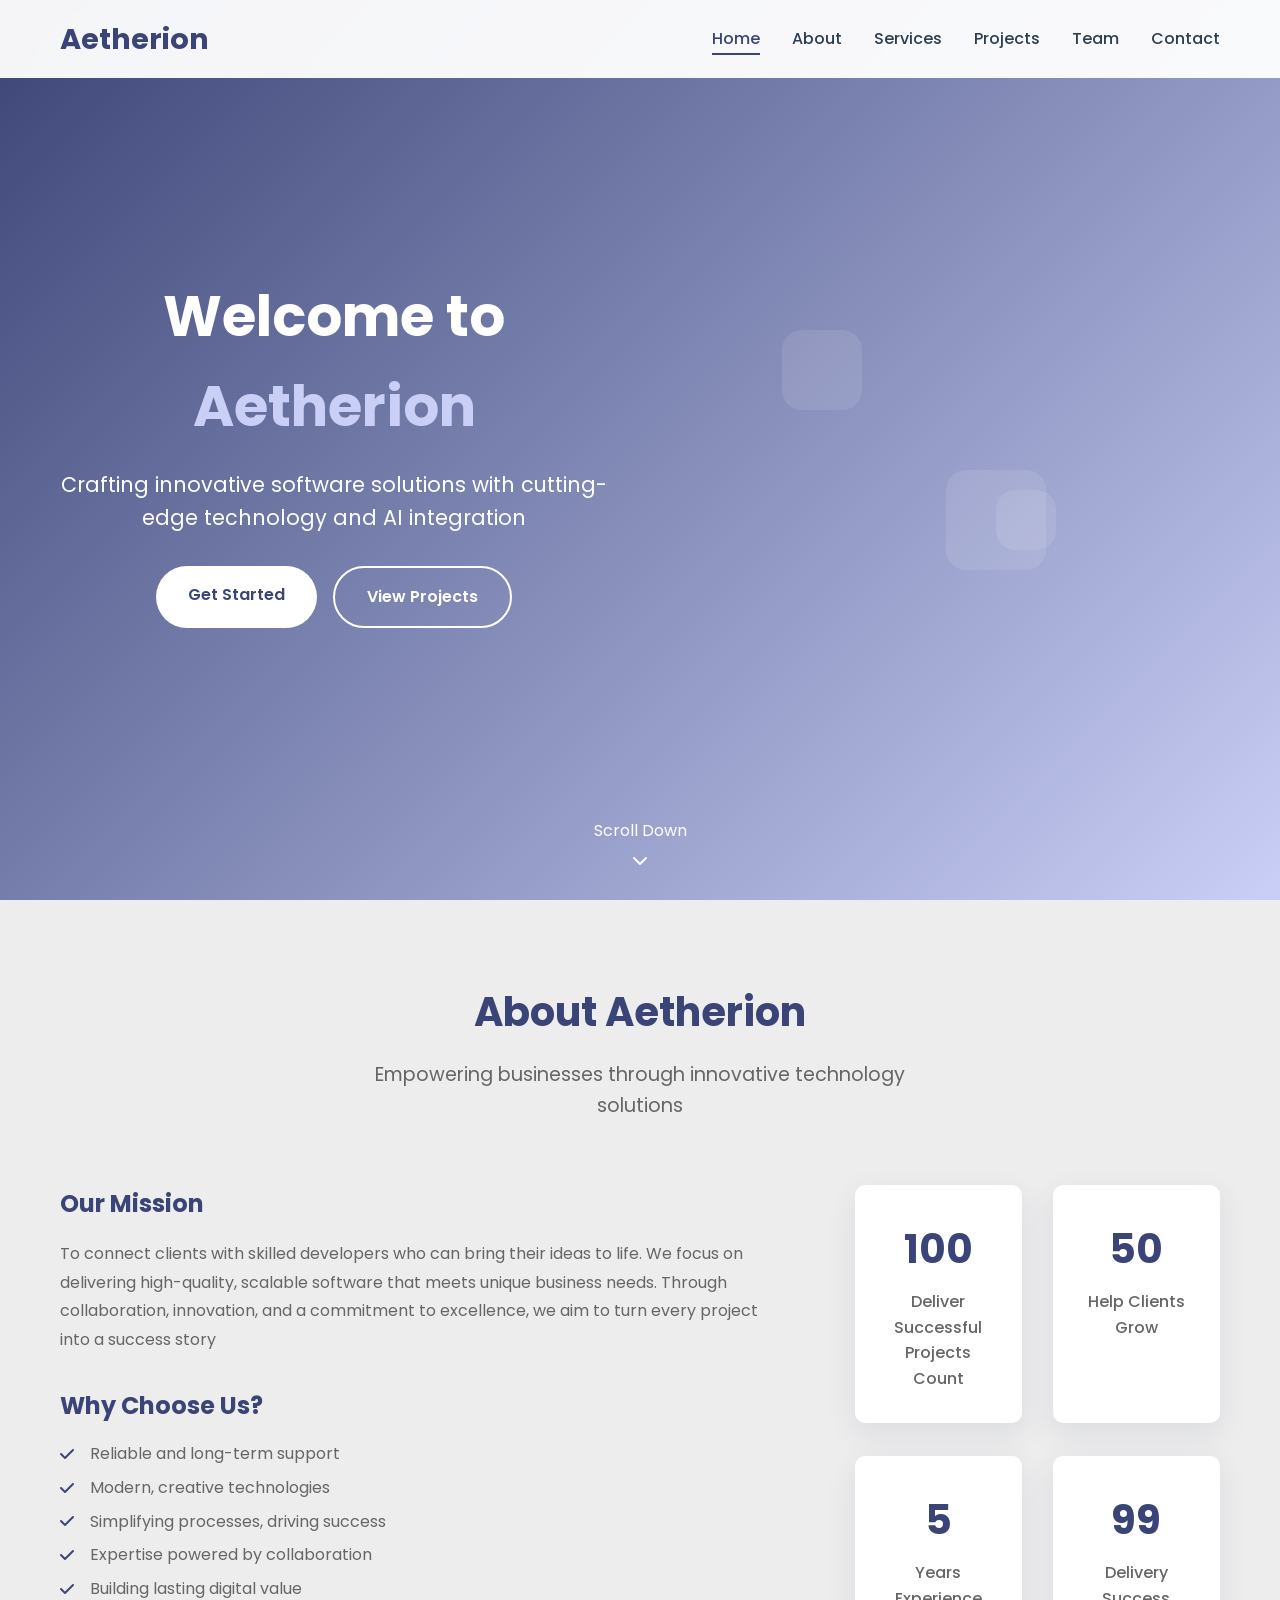
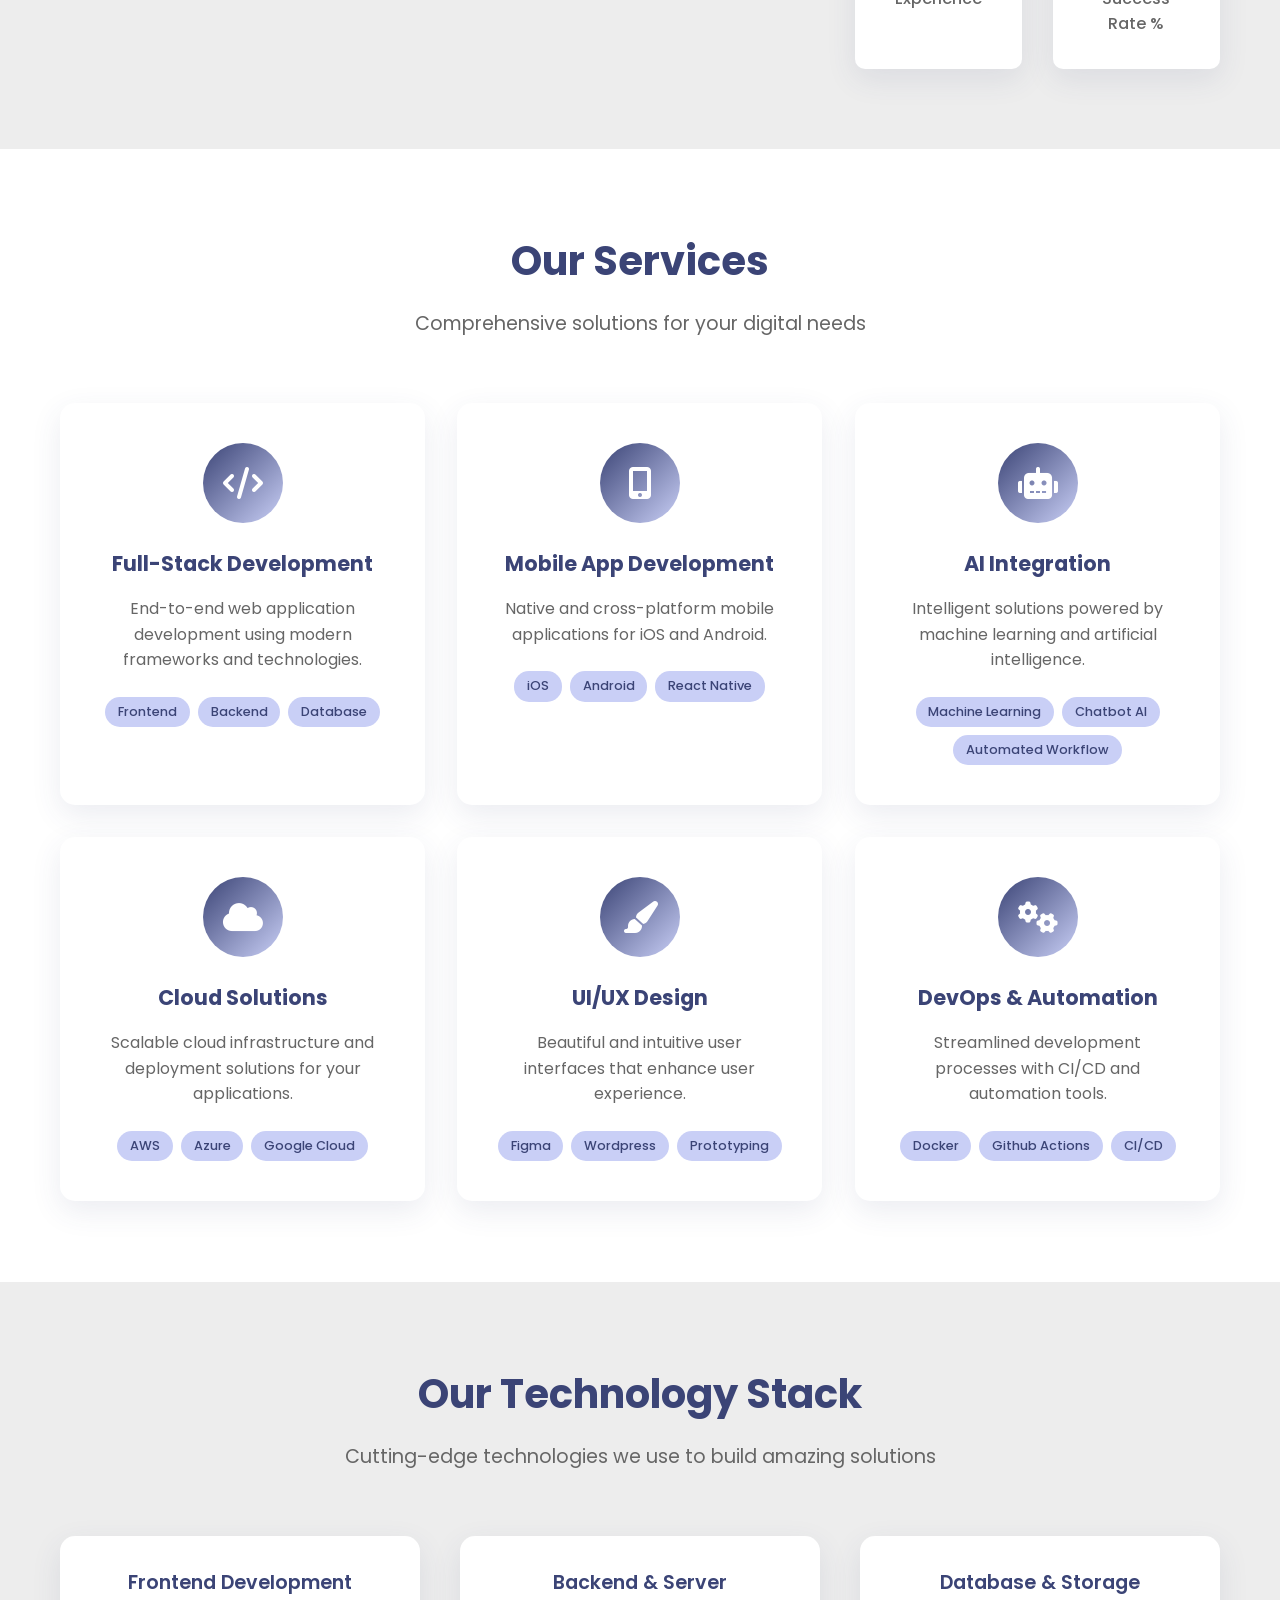
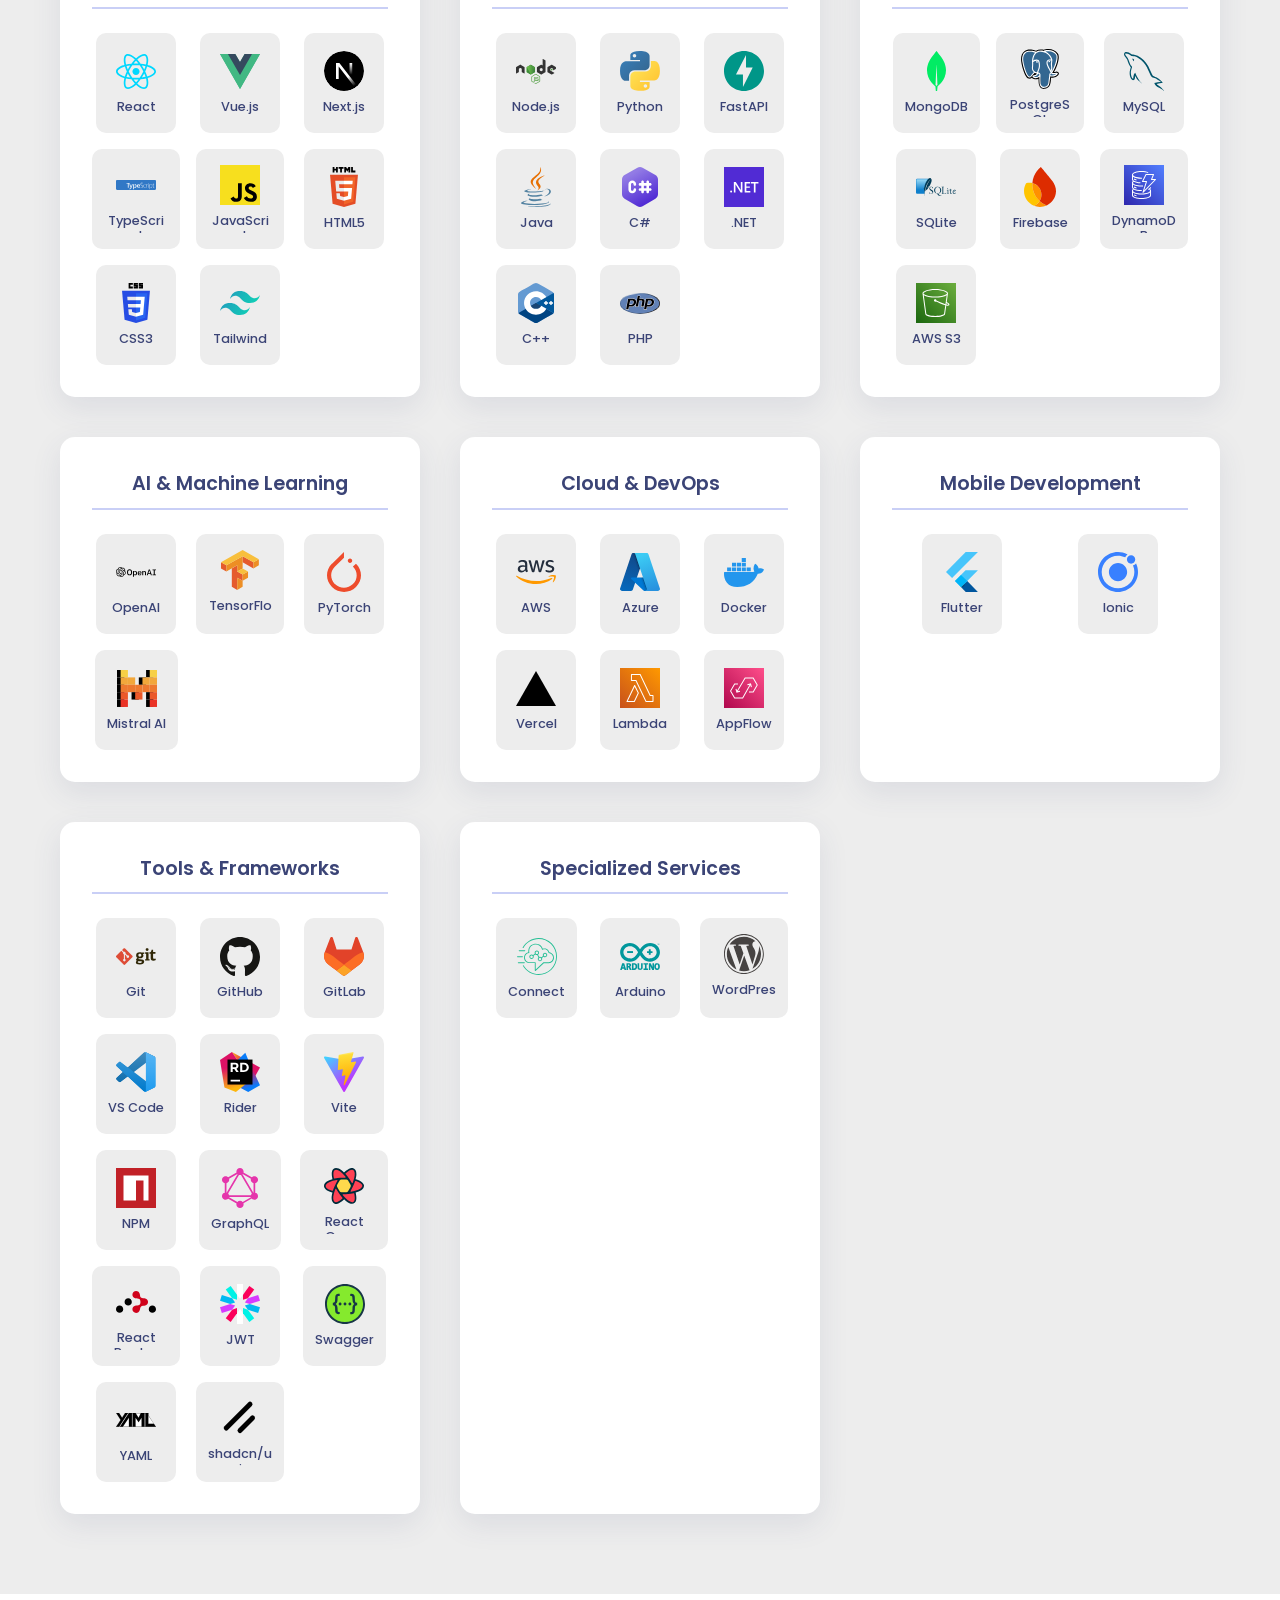
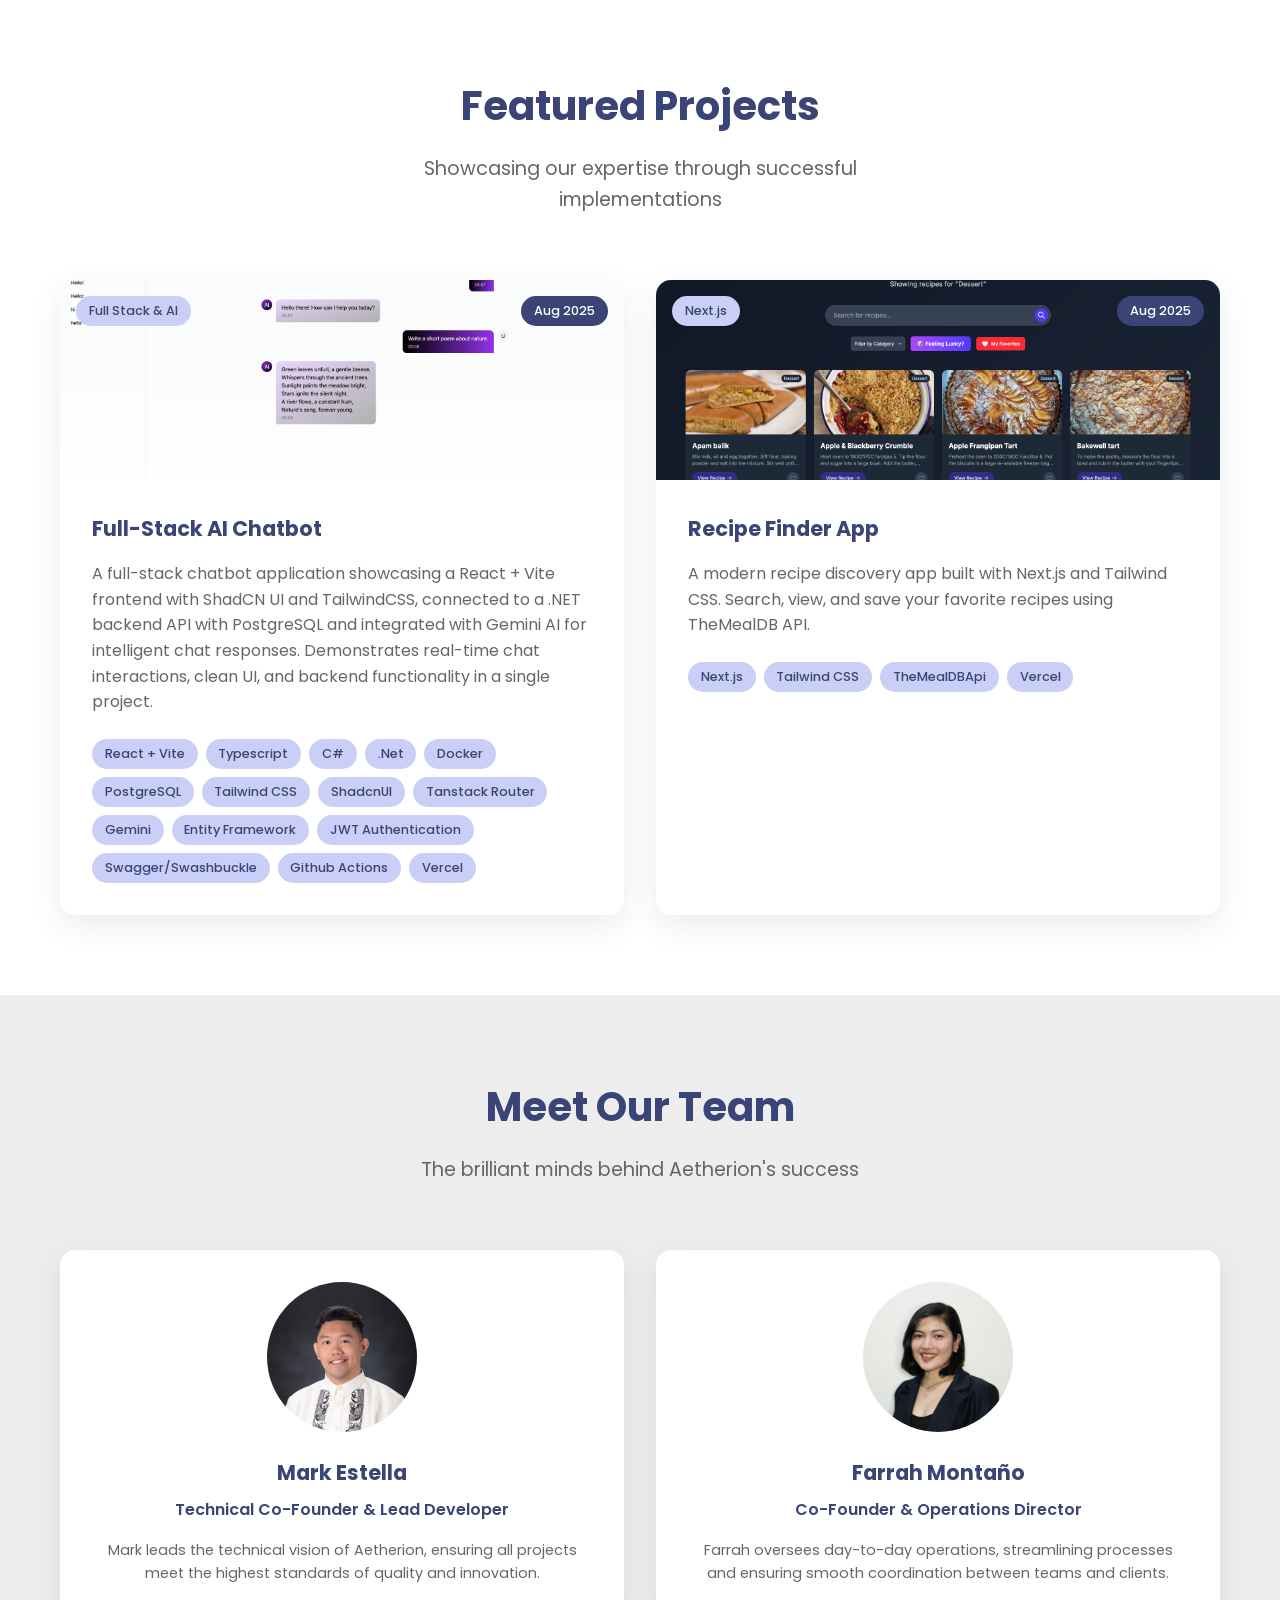
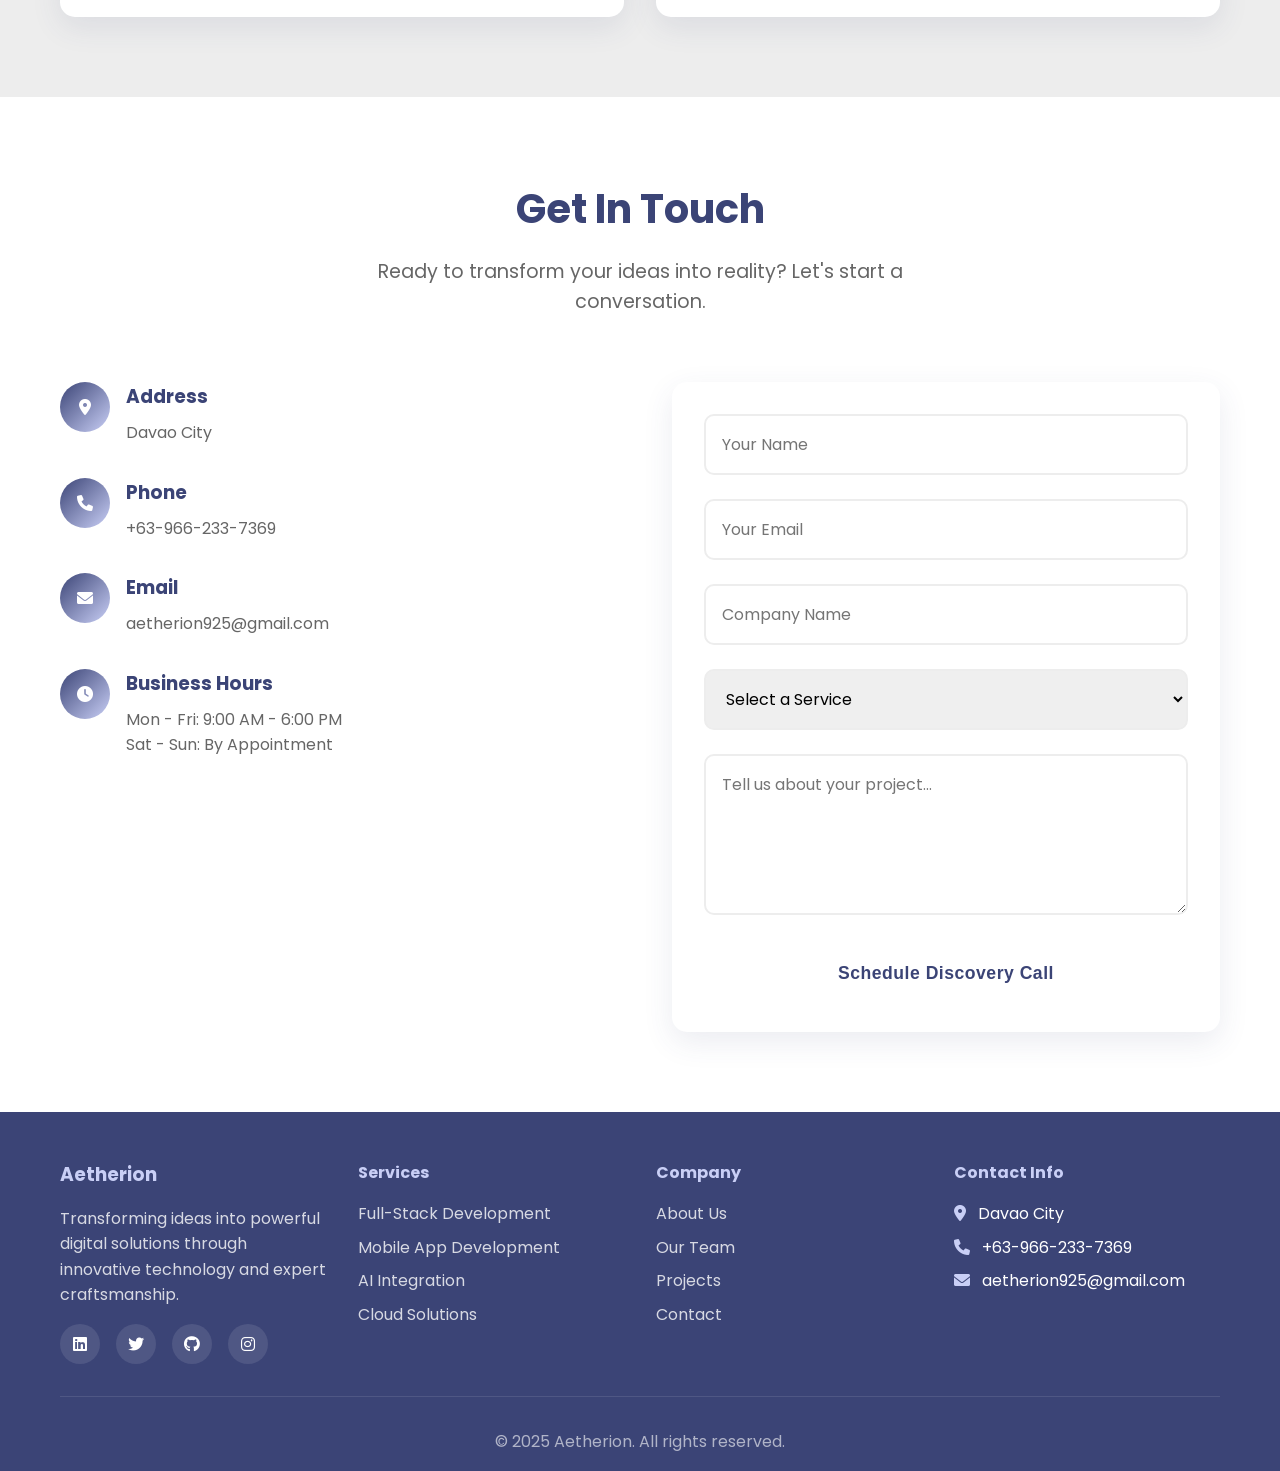
==== commit 33c04a8d: "chore: add links for tech stack and fix styling" ====
--- a/index.html
+++ b/index.html
@@ -256,256 +256,256 @@
           <div class="tech-category">
             <h3>Frontend Development</h3>
             <div class="tech-logos">
-              <div class="tech-logo">
+              <a href="https://react.dev/" target="_blank" rel="noopener noreferrer" class="tech-logo">
                 <img src="assets/tech_stack/react.svg" alt="React" />
                 <span>React</span>
-              </div>
-              <div class="tech-logo">
+              </a>
+              <a href="https://vuejs.org/" target="_blank" rel="noopener noreferrer" class="tech-logo">
                 <img src="assets/tech_stack/vue.svg" alt="Vue.js" />
                 <span>Vue.js</span>
-              </div>
-              <div class="tech-logo">
+              </a>
+              <a href="https://nextjs.org/" target="_blank" rel="noopener noreferrer" class="tech-logo">
                 <img src="assets/tech_stack/nextjs-icon.svg" alt="Next.js" />
                 <span>Next.js</span>
-              </div>
-              <div class="tech-logo">
+              </a>
+              <a href="https://www.typescriptlang.org/" target="_blank" rel="noopener noreferrer" class="tech-logo">
                 <img src="assets/tech_stack/typescript.svg" alt="TypeScript" />
                 <span>TypeScript</span>
-              </div>
-              <div class="tech-logo">
+              </a>
+              <a href="https://developer.mozilla.org/en-US/docs/Web/JavaScript" target="_blank" rel="noopener noreferrer" class="tech-logo">
                 <img src="assets/tech_stack/javascript.svg" alt="JavaScript" />
                 <span>JavaScript</span>
-              </div>
-              <div class="tech-logo">
+              </a>
+              <a href="https://developer.mozilla.org/en-US/docs/Web/HTML" target="_blank" rel="noopener noreferrer" class="tech-logo">
                 <img src="assets/tech_stack/html-5.svg" alt="HTML5" />
                 <span>HTML5</span>
-              </div>
-              <div class="tech-logo">
+              </a>
+              <a href="https://developer.mozilla.org/en-US/docs/Web/CSS" target="_blank" rel="noopener noreferrer" class="tech-logo">
                 <img src="assets/tech_stack/css-3.svg" alt="CSS3" />
                 <span>CSS3</span>
-              </div>
-              <div class="tech-logo">
+              </a>
+              <a href="https://tailwindcss.com/" target="_blank" rel="noopener noreferrer" class="tech-logo">
                 <img src="assets/tech_stack/tailwind.svg" alt="Tailwind CSS" />
                 <span>Tailwind</span>
-              </div>
+              </a>
             </div>
           </div>
           
           <div class="tech-category">
             <h3>Backend & Server</h3>
             <div class="tech-logos">
-              <div class="tech-logo">
+              <a href="https://nodejs.org/" target="_blank" rel="noopener noreferrer" class="tech-logo">
                 <img src="assets/tech_stack/nodejs.svg" alt="Node.js" />
                 <span>Node.js</span>
-              </div>
-              <div class="tech-logo">
+              </a>
+              <a href="https://www.python.org/" target="_blank" rel="noopener noreferrer" class="tech-logo">
                 <img src="assets/tech_stack/python.svg" alt="Python" />
                 <span>Python</span>
-              </div>
-              <div class="tech-logo">
+              </a>
+              <a href="https://fastapi.tiangolo.com/" target="_blank" rel="noopener noreferrer" class="tech-logo">
                 <img src="assets/tech_stack/fastapi-icon.svg" alt="FastAPI" />
                 <span>FastAPI</span>
-              </div>
-              <div class="tech-logo">
+              </a>
+              <a href="https://docs.oracle.com/en/java/" target="_blank" rel="noopener noreferrer" class="tech-logo">
                 <img src="assets/tech_stack/java.svg" alt="Java" />
                 <span>Java</span>
-              </div>
-              <div class="tech-logo">
+              </a>
+              <a href="https://learn.microsoft.com/en-us/dotnet/csharp/" target="_blank" rel="noopener noreferrer" class="tech-logo">
                 <img src="assets/tech_stack/csharp.svg" alt="C#" />
                 <span>C#</span>
-              </div>
-              <div class="tech-logo">
+              </a>
+              <a href="https://learn.microsoft.com/en-us/dotnet/" target="_blank" rel="noopener noreferrer" class="tech-logo">
                 <img src="assets/tech_stack/dotnet.svg" alt=".NET" />
                 <span>.NET</span>
-              </div>
-              <div class="tech-logo">
+              </a>
+              <a href="https://isocpp.org/" target="_blank" rel="noopener noreferrer" class="tech-logo">
                 <img src="assets/tech_stack/c-plusplus.svg" alt="C++" />
                 <span>C++</span>
-              </div>
-              <div class="tech-logo">
+              </a>
+              <a href="https://www.php.net/" target="_blank" rel="noopener noreferrer" class="tech-logo">
                 <img src="assets/tech_stack/php.svg" alt="PHP" />
                 <span>PHP</span>
-              </div>
+              </a>
             </div>
           </div>
 
           <div class="tech-category">
             <h3>Database & Storage</h3>
             <div class="tech-logos">
-              <div class="tech-logo">
+              <a href="https://www.mongodb.com/docs/" target="_blank" rel="noopener noreferrer" class="tech-logo">
                 <img src="assets/tech_stack/mongodb-icon.svg" alt="MongoDB" />
                 <span>MongoDB</span>
-              </div>
-              <div class="tech-logo">
+              </a>
+              <a href="https://www.postgresql.org/docs/" target="_blank" rel="noopener noreferrer" class="tech-logo">
                 <img src="assets/tech_stack/postgresql.svg" alt="PostgreSQL" />
                 <span>PostgreSQL</span>
-              </div>
-              <div class="tech-logo">
+              </a>
+              <a href="https://dev.mysql.com/doc/" target="_blank" rel="noopener noreferrer" class="tech-logo">
                 <img src="assets/tech_stack/mysql-icon.svg" alt="MySQL" />
                 <span>MySQL</span>
-              </div>
-              <div class="tech-logo">
+              </a>
+              <a href="https://sqlite.org/docs.html" target="_blank" rel="noopener noreferrer" class="tech-logo">
                 <img src="assets/tech_stack/sqlite.svg" alt="SQLite" />
                 <span>SQLite</span>
-              </div>
-              <div class="tech-logo">
+              </a>
+              <a href="https://firebase.google.com/docs" target="_blank" rel="noopener noreferrer" class="tech-logo">
                 <img src="assets/tech_stack/firebase-icon.svg" alt="Firebase" />
                 <span>Firebase</span>
-              </div>
-              <div class="tech-logo">
+              </a>
+              <a href="https://docs.aws.amazon.com/dynamodb/" target="_blank" rel="noopener noreferrer" class="tech-logo">
                 <img src="assets/tech_stack/aws-dynamodb.svg" alt="DynamoDB" />
                 <span>DynamoDB</span>
-              </div>
-              <div class="tech-logo">
+              </a>
+              <a href="https://docs.aws.amazon.com/s3/" target="_blank" rel="noopener noreferrer" class="tech-logo">
                 <img src="assets/tech_stack/aws-s3.svg" alt="AWS S3" />
                 <span>AWS S3</span>
-              </div>
+              </a>
             </div>
           </div>
 
           <div class="tech-category">
             <h3>AI & Machine Learning</h3>
             <div class="tech-logos">
-              <div class="tech-logo">
+              <a href="https://platform.openai.com/docs" target="_blank" rel="noopener noreferrer" class="tech-logo">
                 <img src="assets/tech_stack/openai.svg" alt="OpenAI" />
                 <span>OpenAI</span>
-              </div>
-              <div class="tech-logo">
+              </a>
+              <a href="https://www.tensorflow.org/" target="_blank" rel="noopener noreferrer" class="tech-logo">
                 <img src="assets/tech_stack/tensorflow.svg" alt="TensorFlow" />
                 <span>TensorFlow</span>
-              </div>
-              <div class="tech-logo">
+              </a>
+              <a href="https://pytorch.org/" target="_blank" rel="noopener noreferrer" class="tech-logo">
                 <img src="assets/tech_stack/pytorch-icon.svg" alt="PyTorch" />
                 <span>PyTorch</span>
-              </div>
-              <div class="tech-logo">
+              </a>
+              <a href="https://docs.mistral.ai/" target="_blank" rel="noopener noreferrer" class="tech-logo">
                 <img src="assets/tech_stack/mistral-ai-icon.svg" alt="Mistral AI" />
                 <span>Mistral AI</span>
-              </div>
+              </a>
             </div>
           </div>
 
           <div class="tech-category">
             <h3>Cloud & DevOps</h3>
             <div class="tech-logos">
-              <div class="tech-logo">
+              <a href="https://docs.aws.amazon.com/" target="_blank" rel="noopener noreferrer" class="tech-logo">
                 <img src="assets/tech_stack/aws.svg" alt="AWS" />
                 <span>AWS</span>
-              </div>
-              <div class="tech-logo">
+              </a>
+              <a href="https://docs.microsoft.com/en-us/azure/" target="_blank" rel="noopener noreferrer" class="tech-logo">
                 <img src="assets/tech_stack/microsoft-azure.svg" alt="Azure" />
                 <span>Azure</span>
-              </div>
-              <div class="tech-logo">
+              </a>
+              <a href="https://docs.docker.com/" target="_blank" rel="noopener noreferrer" class="tech-logo">
                 <img src="assets/tech_stack/docker.svg" alt="Docker" />
                 <span>Docker</span>
-              </div>
-              <div class="tech-logo">
+              </a>
+              <a href="https://vercel.com/docs" target="_blank" rel="noopener noreferrer" class="tech-logo">
                 <img src="assets/tech_stack/vercel-icon.svg" alt="Vercel" />
                 <span>Vercel</span>
-              </div>
-              <div class="tech-logo">
+              </a>
+              <a href="https://docs.aws.amazon.com/lambda/" target="_blank" rel="noopener noreferrer" class="tech-logo">
                 <img src="assets/tech_stack/aws-lambda.svg" alt="AWS Lambda" />
                 <span>Lambda</span>
-              </div>
-              <div class="tech-logo">
+              </a>
+              <a href="https://docs.aws.amazon.com/appflow/" target="_blank" rel="noopener noreferrer" class="tech-logo">
                 <img src="assets/tech_stack/aws-appflow.svg" alt="AWS AppFlow" />
                 <span>AppFlow</span>
-              </div>
+              </a>
             </div>
           </div>
 
           <div class="tech-category">
             <h3>Mobile Development</h3>
             <div class="tech-logos">
-              <div class="tech-logo">
+              <a href="https://docs.flutter.dev/" target="_blank" rel="noopener noreferrer" class="tech-logo">
                 <img src="assets/tech_stack/flutter.svg" alt="Flutter" />
                 <span>Flutter</span>
-              </div>
-              <div class="tech-logo">
+              </a>
+              <a href="https://ionicframework.com/docs" target="_blank" rel="noopener noreferrer" class="tech-logo">
                 <img src="assets/tech_stack/ionic-icon.svg" alt="Ionic" />
                 <span>Ionic</span>
-              </div>
+              </a>
             </div>
           </div>
 
           <div class="tech-category">
             <h3>Tools & Frameworks</h3>
             <div class="tech-logos">
-              <div class="tech-logo">
+              <a href="https://git-scm.com/doc" target="_blank" rel="noopener noreferrer" class="tech-logo">
                 <img src="assets/tech_stack/git.svg" alt="Git" />
                 <span>Git</span>
-              </div>
-              <div class="tech-logo">
+              </a>
+              <a href="https://docs.github.com/" target="_blank" rel="noopener noreferrer" class="tech-logo">
                 <img src="assets/tech_stack/github.svg" alt="GitHub" />
                 <span>GitHub</span>
-              </div>
-              <div class="tech-logo">
+              </a>
+              <a href="https://docs.gitlab.com/" target="_blank" rel="noopener noreferrer" class="tech-logo">
                 <img src="assets/tech_stack/gitlab-icon.svg" alt="GitLab" />
                 <span>GitLab</span>
-              </div>
-              <div class="tech-logo">
+              </a>
+              <a href="https://code.visualstudio.com/docs" target="_blank" rel="noopener noreferrer" class="tech-logo">
                 <img src="assets/tech_stack/visual-studio-code.svg" alt="VS Code" />
                 <span>VS Code</span>
-              </div>
-              <div class="tech-logo">
+              </a>
+              <a href="https://www.jetbrains.com/help/rider/" target="_blank" rel="noopener noreferrer" class="tech-logo">
                 <img src="assets/tech_stack/rider.svg" alt="Rider" />
                 <span>Rider</span>
-              </div>
-              <div class="tech-logo">
+              </a>
+              <a href="https://vitejs.dev/" target="_blank" rel="noopener noreferrer" class="tech-logo">
                 <img src="assets/tech_stack/vite.svg" alt="Vite" />
                 <span>Vite</span>
-              </div>
-              <div class="tech-logo">
+              </a>
+              <a href="https://docs.npmjs.com/" target="_blank" rel="noopener noreferrer" class="tech-logo">
                 <img src="assets/tech_stack/npm-icon.svg" alt="NPM" />
                 <span>NPM</span>
-              </div>
-              <div class="tech-logo">
+              </a>
+              <a href="https://graphql.org/learn/" target="_blank" rel="noopener noreferrer" class="tech-logo">
                 <img src="assets/tech_stack/graphql.svg" alt="GraphQL" />
                 <span>GraphQL</span>
-              </div>
-              <div class="tech-logo">
+              </a>
+              <a href="https://tanstack.com/query/latest" target="_blank" rel="noopener noreferrer" class="tech-logo">
                 <img src="assets/tech_stack/react-query-icon.svg" alt="React Query" />
                 <span>React Query</span>
-              </div>
-              <div class="tech-logo">
+              </a>
+              <a href="https://reactrouter.com/" target="_blank" rel="noopener noreferrer" class="tech-logo">
                 <img src="assets/tech_stack/react-router.svg" alt="React Router" />
                 <span>React Router</span>
-              </div>
-              <div class="tech-logo">
+              </a>
+              <a href="https://jwt.io/" target="_blank" rel="noopener noreferrer" class="tech-logo">
                 <img src="assets/tech_stack/jwt.svg" alt="JWT" />
                 <span>JWT</span>
-              </div>
-              <div class="tech-logo">
+              </a>
+              <a href="https://swagger.io/docs/" target="_blank" rel="noopener noreferrer" class="tech-logo">
                 <img src="assets/tech_stack/swagger.svg" alt="Swagger" />
                 <span>Swagger</span>
-              </div>
-              <div class="tech-logo">
+              </a>
+              <a href="https://yaml.org/" target="_blank" rel="noopener noreferrer" class="tech-logo">
                 <img src="assets/tech_stack/yaml.svg" alt="YAML" />
                 <span>YAML</span>
-              </div>
-              <div class="tech-logo">
+              </a>
+              <a href="https://ui.shadcn.com/" target="_blank" rel="noopener noreferrer" class="tech-logo">
                 <img src="assets/tech_stack/shadcn.svg" alt="shadcn/ui" />
                 <span>shadcn/ui</span>
-              </div>
+              </a>
             </div>
           </div>
 
           <div class="tech-category">
             <h3>Specialized Services</h3>
             <div class="tech-logos">
-              <div class="tech-logo">
+              <a href="https://docs.aws.amazon.com/connect/" target="_blank" rel="noopener noreferrer" class="tech-logo">
                 <img src="assets/tech_stack/amazon-connect.svg" alt="Amazon Connect" />
                 <span>Connect</span>
-              </div>
-              <div class="tech-logo">
+              </a>
+              <a href="https://docs.arduino.cc/" target="_blank" rel="noopener noreferrer" class="tech-logo">
                 <img src="assets/tech_stack/arduino.svg" alt="Arduino" />
                 <span>Arduino</span>
-              </div>
-              <div class="tech-logo">
+              </a>
+              <a href="https://developer.wordpress.org/" target="_blank" rel="noopener noreferrer" class="tech-logo">
                 <img src="assets/tech_stack/wordpress-icon.svg" alt="WordPress" />
                 <span>WordPress</span>
-              </div>
+              </a>
             </div>
           </div>
         </div>
@@ -570,7 +570,7 @@
               </div>
               <div class="contact-details">
                 <h3>Address</h3>
-                <p>123 Innovation Street<br />Tech City, TC 12345</p>
+                <p>Davao City</p>
               </div>
             </div>
             <div class="contact-item">
@@ -579,7 +579,7 @@
               </div>
               <div class="contact-details">
                 <h3>Phone</h3>
-                <p>+1 (555) 123-4567</p>
+                <p>+63-966-233-7369</p>
               </div>
             </div>
             <div class="contact-item">
@@ -588,7 +588,7 @@
               </div>
               <div class="contact-details">
                 <h3>Email</h3>
-                <p>contact@aetherion.com</p>
+                <p>aetherion925@gmail.com</p>
               </div>
             </div>
             <div class="contact-item">
@@ -652,9 +652,11 @@
                   required
                 ></textarea>
               </div>
-              <button type="submit" class="btn btn-primary">
-                Schedule Discovery Call
-              </button>
+              <div class="contact-form-actions">
+                <button type="submit" class="btn btn-primary">
+                  Schedule Discovery Call
+                </button>
+              </div>
             </form>
             <div id="formMessage" class="form-message"></div>
           </div>
@@ -675,7 +677,7 @@
             <div class="social-links">
               <a href="#"><i class="fab fa-linkedin"></i></a>
               <a href="#"><i class="fab fa-twitter"></i></a>
-              <a href="#"><i class="fab fa-github"></i></a>
+              <a href="https://github.com/aetherion925"><i class="fab fa-github"></i></a>
               <a href="#"><i class="fab fa-instagram"></i></a>
             </div>
           </div>
@@ -701,10 +703,10 @@
             <h4>Contact Info</h4>
             <ul>
               <li>
-                <i class="fas fa-map-marker-alt"></i> 123 Innovation Street
+                <i class="fas fa-map-marker-alt"></i> Davao City
               </li>
-              <li><i class="fas fa-phone"></i> +1 (555) 123-4567</li>
-              <li><i class="fas fa-envelope"></i> contact@aetherion.com</li>
+              <li><i class="fas fa-phone"></i> +63-966-233-7369</li>
+              <li><i class="fas fa-envelope"></i> aetherion925@gmail.com</li>
             </ul>
           </div>
         </div>
--- a/styles.css
+++ b/styles.css
@@ -443,20 +443,30 @@
     display: flex;
     flex-direction: column;
     align-items: center;
+    justify-content: center;
     gap: 0.5rem;
-    padding: 1rem;
+    padding: 1rem 0.75rem;
     background: var(--light-color);
     border-radius: 10px;
     transition: all 0.3s ease;
     cursor: pointer;
     min-width: 80px;
     text-align: center;
-}
-
-.tech-logo:hover {
+    height: 100px;
+    text-decoration: none;
+    color: inherit;
+}
+
+.tech-logo:hover,
+.tech-logo:focus {
     transform: translateY(-3px) scale(1.05);
     background: var(--secondary-color);
     box-shadow: 0 5px 15px rgba(59, 68, 118, 0.2);
+    outline: none;
+}
+
+.tech-logo:focus {
+    box-shadow: 0 5px 15px rgba(59, 68, 118, 0.3), 0 0 0 2px var(--primary-color);
 }
 
 .tech-logo img {
@@ -464,6 +474,7 @@
     height: 40px;
     object-fit: contain;
     transition: transform 0.3s ease;
+    flex-shrink: 0;
 }
 
 .tech-logo:hover img {
@@ -475,6 +486,15 @@
     font-weight: 500;
     color: var(--primary-color);
     line-height: 1.2;
+    text-align: center;
+    word-break: break-word;
+    hyphens: auto;
+    display: -webkit-box;
+    -webkit-line-clamp: 2;
+    line-clamp: 2;
+    -webkit-box-orient: vertical;
+    overflow: hidden;
+    max-width: 100%;
 }
 
 /* Projects Section */
@@ -1041,8 +1061,13 @@
     }
 
     .tech-logos {
-        grid-template-columns: repeat(auto-fit, minmax(75px, 1fr));
+        grid-template-columns: repeat(auto-fit, minmax(85px, 1fr));
         gap: 1rem;
+    }
+
+    .tech-logo {
+        height: 95px;
+        padding: 0.8rem 0.6rem;
     }
 }
 
@@ -1126,22 +1151,29 @@
     }
 
     .tech-logos {
-        grid-template-columns: repeat(auto-fit, minmax(70px, 1fr));
-        gap: 0.8rem;
+        grid-template-columns: repeat(auto-fit, minmax(90px, 1fr));
+        gap: 1rem;
+        justify-items: center;
     }
 
     .tech-logo {
-        padding: 0.8rem;
-        min-width: 70px;
+        padding: 1rem 0.5rem;
+        min-width: 85px;
+        width: 100%;
+        max-width: 120px;
     }
 
     .tech-logo img {
-        width: 35px;
-        height: 35px;
+        width: 32px;
+        height: 32px;
+        margin-bottom: 0.25rem;
     }
 
     .tech-logo span {
-        font-size: 0.75rem;
+        font-size: 0.8rem;
+        font-weight: 500;
+        line-height: 1.2;
+        word-break: break-word;
     }
 
     .section-title {
@@ -1167,76 +1199,22 @@
 
 @media (max-width: 480px) {
     .hero-title {
-        font-size: 2rem;
-        margin-bottom: 0.8rem;
+        font-size: 2.5rem;
     }
 
     .hero-subtitle {
-        font-size: 1rem;
-        margin-bottom: 1.5rem;
+        font-size: 1.1rem;
     }
 
     .btn {
         padding: 0.8rem 1.5rem;
         font-size: 0.9rem;
-        width: 180px;
-    }
-
-    .about-stats {
-        grid-template-columns: 1fr;
-        gap: 1rem;
-    }
-
-    .stat-number {
-        font-size: 2rem;
     }
 
     .service-card,
     .project-card,
-    .team-member {
+    .team-card {
         padding: 1.5rem;
-        margin-bottom: 1rem;
-    }
-
-    .tech-logos {
-        grid-template-columns: repeat(auto-fit, minmax(60px, 1fr));
-        gap: 0.8rem;
-    }
-
-    .tech-logo {
-        padding: 0.6rem;
-        min-width: 60px;
-    }
-
-    .tech-logo img {
-        width: 30px;
-        height: 30px;
-    }
-
-    .tech-logo span {
-        font-size: 0.7rem;
-    }
-
-    .video-modal-content {
-        width: 95%;
-        margin: 10% auto;
-    }
-
-    .video-modal-close {
-        top: 5px;
-        right: 10px;
-        width: 35px;
-        height: 35px;
-        font-size: 1.5rem;
-    }
-
-    .section-header {
-        margin-bottom: 2rem;
-    }
-
-    .section-title {
-        font-size: 1.8rem;
-        margin-bottom: 0.8rem;
     }
 
     .section-subtitle {
@@ -1247,12 +1225,62 @@
         padding: 1.5rem;
     }
 
-    .navbar {
-        padding: 0.8rem 0;
-    }
-
-    .nav-logo h2 {
-        font-size: 1.5rem;
+    .tech-logos {
+        grid-template-columns: repeat(auto-fit, minmax(75px, 1fr));
+        gap: 0.8rem;
+    }
+
+    .tech-logo {
+        padding: 0.8rem 0.4rem;
+        min-width: 70px;
+    }
+
+    .tech-logo img {
+        width: 28px;
+        height: 28px;
+    }
+
+    .tech-logo span {
+        font-size: 0.75rem;
+    }
+}
+
+/* Contact Form Button Container */
+.contact-form-actions {
+    text-align: center;
+    margin-top: 1.5rem;
+}
+
+.contact-form .btn {
+    min-width: 250px;
+    padding: 1rem 2rem;
+    font-size: 1.1rem;
+    font-weight: 600;
+    border-radius: 12px;
+    transition: all 0.3s ease;
+    text-transform: none;
+    letter-spacing: 0.5px;
+}
+
+.contact-form .btn:hover {
+    transform: translateY(-2px);
+    box-shadow: 0 8px 25px rgba(59, 68, 118, 0.3);
+}
+
+@media (max-width: 768px) {
+    .contact-form .btn {
+        min-width: 200px;
+        font-size: 1rem;
+        padding: 0.9rem 1.8rem;
+    }
+}
+
+@media (max-width: 480px) {
+    .contact-form .btn {
+        min-width: 100%;
+        width: 100%;
+        padding: 1rem;
+        font-size: 1rem;
     }
 }
 
